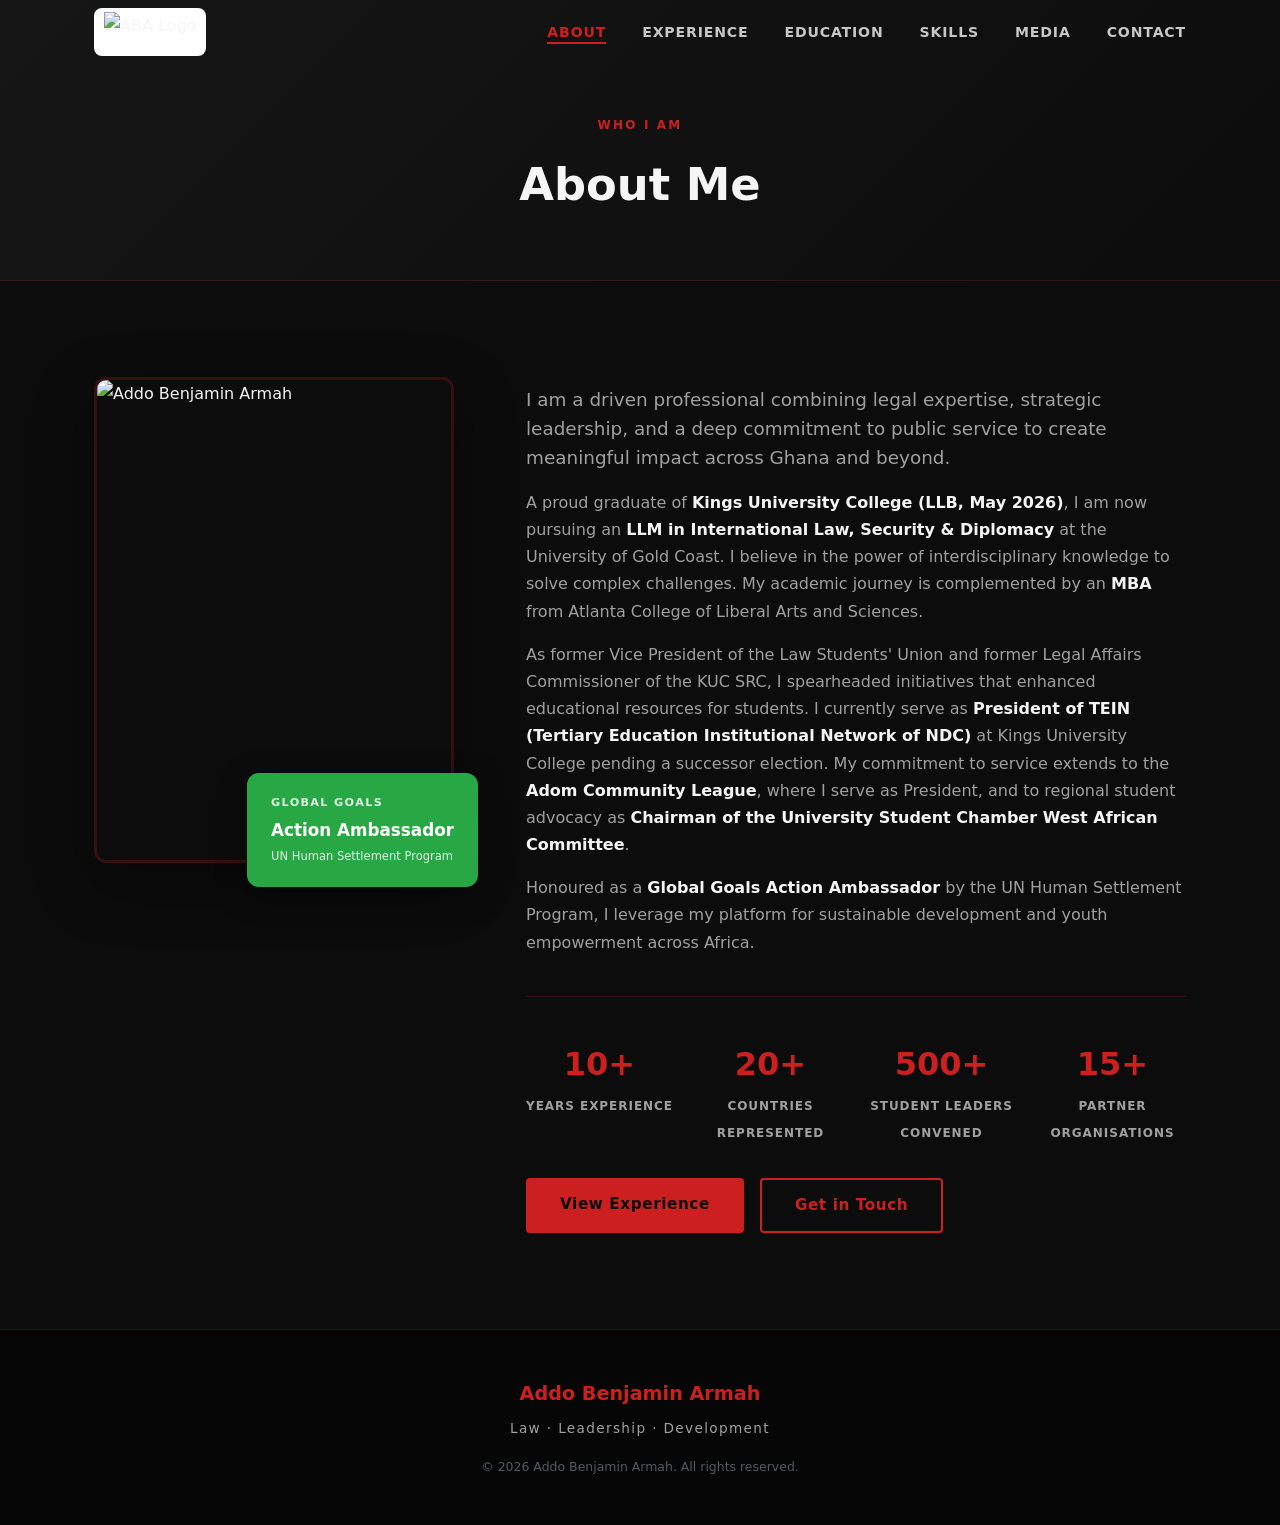
==== about.html @ ceda707d "Add site pages, CMS content, and admin dashboard config" ====
<!DOCTYPE html>
<html lang="en">
<head>
  <meta charset="UTF-8" />
  <meta name="viewport" content="width=device-width, initial-scale=1.0" />
  <title>About – Addo Benjamin Armah</title>
  <link rel="stylesheet" href="style.css" />
</head>
<body>

  <!-- NAV -->
  <nav id="navbar" class="scrolled">
    <div class="nav-container">
      <a class="nav-logo" href="index.html"><img src="images/ben_logo.png" alt="ABA Logo" class="nav-logo-img" /></a>
      <button class="nav-toggle" id="navToggle" aria-label="Toggle menu">
        <span></span><span></span><span></span>
      </button>
      <ul class="nav-links" id="navLinks">
        <li><a href="about.html">About</a></li>
        <li><a href="experience.html">Experience</a></li>
        <li><a href="education.html">Education</a></li>
        <li><a href="skills.html">Skills</a></li>
        <li><a href="media.html">Media</a></li>
        <li><a href="contact.html">Contact</a></li>
      </ul>
    </div>
  </nav>

  <!-- PAGE HERO -->
  <div class="page-hero">
    <div class="container">
      <p class="section-label">Who I Am</p>
      <h1>About Me</h1>
    </div>
  </div>

  <!-- ABOUT CONTENT -->
  <section class="section">
    <div class="container">
      <div class="about-grid" id="aboutRoot">
        <div class="about-photo-wrap">
          <div class="about-photo-frame">
            <img src="images/profile_photo.jpg" alt="Addo Benjamin Armah" class="about-photo" id="aboutPhoto" />
          </div>
          <div class="about-card">
            <p class="about-card-label" id="aboutCardLabel"></p>
            <p class="about-card-value" id="aboutCardValue"></p>
            <p class="about-card-sub" id="aboutCardSub"></p>
          </div>
        </div>
        <div class="about-text">
          <p class="about-intro" id="aboutIntro"></p>
          <div id="aboutParagraphs"></div>
          <div class="about-facts" id="aboutFacts"></div>
          <div class="about-actions">
            <a href="experience.html" class="btn-primary">View Experience</a>
            <a href="contact.html" class="btn-outline">Get in Touch</a>
          </div>
        </div>
      </div>
    </div>
  </section>

  <!-- FOOTER -->
  <footer>
    <div class="container">
      <p class="footer-name">Addo Benjamin Armah</p>
      <p class="footer-tagline">Law · Leadership · Development</p>
      <p class="footer-copy">&copy; 2026 Addo Benjamin Armah. All rights reserved.</p>
    </div>
  </footer>

  <script src="script.js"></script>
  <script src="render.js"></script>
</body>
</html>
---- style.css ----
/* ===== RESET & BASE ===== */
*, *::before, *::after { box-sizing: border-box; margin: 0; padding: 0; }

:root {
  --navy:   #0c0c0c;
  --navy2:  #161616;
  --gold:   #cc2020;
  --gold2:  #e03535;
  --green:  #27a844;
  --white:  #f5f5f5;
  --gray:   #a0a0a0;
  --border: rgba(204,32,32,0.22);
  --radius: 12px;
  --transition: 0.3s ease;
}

html { scroll-behavior: smooth; font-size: 16px; }

body {
  font-family: 'Segoe UI', system-ui, sans-serif;
  background: var(--navy);
  color: var(--white);
  line-height: 1.7;
  overflow-x: hidden;
}

img { max-width: 100%; display: block; }
a  { text-decoration: none; color: inherit; }
ul { list-style: none; }

/* ===== PAGE HERO (inner pages) ===== */
.page-hero {
  background: linear-gradient(135deg, var(--navy2) 0%, var(--navy) 100%);
  padding: 110px 0 56px;
  border-bottom: 1px solid var(--border);
  text-align: center;
}
.page-hero .section-label {
  display: inline-block;
  font-size: .75rem; font-weight: 700; letter-spacing: .18em;
  text-transform: uppercase; color: var(--gold); margin-bottom: 12px;
}
.page-hero h1 {
  font-size: clamp(1.8rem, 4vw, 2.8rem);
  font-weight: 700; color: var(--white);
}

/* ===== QUICK LINKS (home page) ===== */
.quick-links {
  background: var(--navy2);
  padding: 48px 0;
  border-top: 1px solid var(--border);
}
.quick-links .container {
  display: grid;
  grid-template-columns: repeat(6, 1fr);
  gap: 16px;
}
.ql-card {
  display: flex; flex-direction: column; align-items: center;
  gap: 8px; padding: 24px 16px;
  background: rgba(255,255,255,0.04);
  border: 1px solid var(--border); border-radius: var(--radius);
  transition: border-color var(--transition), transform var(--transition), background var(--transition);
  text-align: center;
}
.ql-card:hover { border-color: var(--gold); transform: translateY(-4px); background: rgba(201,168,76,0.08); }
.ql-icon { font-size: 1.6rem; }
.ql-label { font-size: .88rem; font-weight: 700; color: var(--white); }
.ql-arrow { font-size: .85rem; color: var(--gold); }

/* ===== ABOUT ACTIONS ===== */
.about-actions { display: flex; gap: 16px; flex-wrap: wrap; margin-top: 32px; }

/* ===== ACTIVE NAV LINK ===== */
.nav-links a.active { color: var(--gold) !important; opacity: 1 !important; }
.nav-links a.active::after { transform: scaleX(1) !important; }

/* ===== MEMBERSHIPS (skills page) ===== */
.memberships-section { margin-top: 64px; }
.memberships-section h3 {
  font-size: 1.1rem; font-weight: 700; color: var(--white);
  margin-bottom: 24px; text-transform: uppercase; letter-spacing: .08em; text-align: center;
}
.memberships-grid {
  display: grid; grid-template-columns: repeat(auto-fill, minmax(280px, 1fr)); gap: 16px;
}
.membership-item {
  display: flex; gap: 14px; align-items: flex-start;
  background: rgba(255,255,255,0.04); border: 1px solid var(--border);
  border-radius: var(--radius); padding: 18px 20px;
  transition: border-color var(--transition);
}
.membership-item:hover { border-color: var(--gold); }
.membership-dot {
  width: 10px; height: 10px; border-radius: 50%;
  background: var(--green); flex-shrink: 0; margin-top: 5px;
}
.membership-name { font-size: .95rem; font-weight: 600; color: var(--white); margin-bottom: 4px; }
.membership-year { font-size: .78rem; color: var(--green); }

/* ===== SCROLLBAR ===== */
::-webkit-scrollbar { width: 6px; }
::-webkit-scrollbar-track { background: var(--navy); }
::-webkit-scrollbar-thumb { background: var(--green); border-radius: 3px; }

/* ===== CONTAINER ===== */
.container { max-width: 1140px; margin: 0 auto; padding: 0 24px; }

/* ===== SECTION ===== */
.section { padding: 96px 0; }
.section-dark { background: var(--navy2); }

.section-header { text-align: center; margin-bottom: 64px; }
.section-label {
  display: inline-block;
  font-size: .75rem;
  font-weight: 700;
  letter-spacing: .18em;
  text-transform: uppercase;
  color: var(--gold);
  margin-bottom: 12px;
}
.section-header h2 {
  font-size: clamp(1.8rem, 4vw, 2.8rem);
  font-weight: 700;
  color: var(--white);
}

/* ===== BUTTONS ===== */
.btn-primary {
  display: inline-block;
  padding: 14px 34px;
  background: var(--gold);
  color: var(--navy);
  border-radius: 4px;
  font-weight: 700;
  font-size: .95rem;
  letter-spacing: .04em;
  transition: background var(--transition), transform var(--transition);
}
.btn-primary:hover { background: var(--gold2); transform: translateY(-2px); }

.btn-outline {
  display: inline-block;
  padding: 13px 33px;
  border: 2px solid var(--gold);
  color: var(--gold);
  border-radius: 4px;
  font-weight: 700;
  font-size: .95rem;
  letter-spacing: .04em;
  transition: background var(--transition), color var(--transition), transform var(--transition);
}
.btn-outline:hover { background: var(--gold); color: var(--navy); transform: translateY(-2px); }

.btn-full { width: 100%; text-align: center; cursor: pointer; border: none; font-size: 1rem; }

/* ===== NAV ===== */
#navbar {
  position: fixed; top: 0; left: 0; right: 0; z-index: 900;
  background: transparent;
  transition: background var(--transition), backdrop-filter var(--transition), box-shadow var(--transition);
  height: 64px;
}
#navbar.scrolled {
  background: rgba(13,27,42,0.95);
  backdrop-filter: blur(12px);
  box-shadow: 0 2px 20px rgba(0,0,0,0.4);
}
.nav-container {
  max-width: 1140px; margin: 0 auto; padding: 0 24px;
  height: 64px; display: flex; align-items: center; justify-content: space-between;
}
.nav-logo {
  display: flex; align-items: center;
  background: #fff;
  border-radius: 8px;
  padding: 4px 10px;
  transition: box-shadow var(--transition), transform var(--transition);
}
.nav-logo:hover {
  box-shadow: 0 0 0 2px var(--gold);
  transform: scale(1.03);
}
.nav-logo-img {
  height: 40px; width: auto;
  display: block;
}
.nav-links {
  display: flex; gap: 36px; align-items: center;
}
.nav-links a {
  font-size: .88rem; font-weight: 600; letter-spacing: .06em;
  text-transform: uppercase; color: var(--white); opacity: .8;
  transition: opacity var(--transition), color var(--transition);
  position: relative;
}
.nav-links a::after {
  content: ''; position: absolute; bottom: -4px; left: 0; right: 0;
  height: 2px; background: var(--gold); transform: scaleX(0);
  transition: transform var(--transition); transform-origin: left;
}
.nav-links a:hover { opacity: 1; color: var(--gold); }
.nav-links a:hover::after { transform: scaleX(1); }

.nav-toggle {
  display: none; flex-direction: column; gap: 5px; cursor: pointer;
  background: none; border: none; padding: 4px;
}
.nav-toggle span {
  display: block; width: 24px; height: 2px; background: var(--white);
  transition: transform var(--transition), opacity var(--transition);
}
.nav-toggle.open span:nth-child(1) { transform: translateY(7px) rotate(45deg); }
.nav-toggle.open span:nth-child(2) { opacity: 0; }
.nav-toggle.open span:nth-child(3) { transform: translateY(-7px) rotate(-45deg); }

/* ===== HERO ===== */
.hero {
  min-height: 100vh; display: flex; align-items: center;
  position: relative; overflow: hidden;
  background: url('images/Working_as_Personal_Assistant__2.jpg') center/cover no-repeat;
}
.hero-overlay {
  position: absolute; inset: 0;
  background: linear-gradient(135deg, rgba(10,10,10,0.94) 0%, rgba(12,12,12,0.78) 60%, rgba(39,168,68,0.15) 100%);
}
.hero-content {
  position: relative; z-index: 2; max-width: 780px;
  padding: 100px 24px 60px; margin: 0 auto;
}
.hero-tag {
  font-size: .78rem; font-weight: 700; letter-spacing: .2em;
  text-transform: uppercase; color: var(--gold); margin-bottom: 16px;
}
.hero-name {
  font-size: clamp(2.4rem, 6vw, 4.2rem);
  font-weight: 800; line-height: 1.1;
  margin-bottom: 20px; color: var(--white);
}
.hero-titles {
  font-size: clamp(1rem, 2.5vw, 1.3rem);
  color: var(--gold2); margin-bottom: 28px; min-height: 2rem;
  font-weight: 500;
}
.cursor { animation: blink .8s step-end infinite; color: var(--gold); }
@keyframes blink { 0%,100% { opacity: 1; } 50% { opacity: 0; } }

.hero-badges { display: flex; flex-wrap: wrap; gap: 10px; margin-bottom: 40px; }
.badge {
  padding: 7px 16px; border: 1px solid var(--border);
  border-radius: 100px; font-size: .82rem; font-weight: 600; color: var(--gray);
  background: rgba(201,168,76,0.07);
}
.hero-cta { display: flex; flex-wrap: wrap; gap: 16px; }

.hero-scroll {
  position: absolute; bottom: 36px; left: 50%; transform: translateX(-50%);
  display: flex; flex-direction: column; align-items: center; gap: 10px;
  z-index: 2; color: var(--gray); font-size: .72rem; letter-spacing: .14em;
  text-transform: uppercase;
}
.scroll-line {
  width: 1px; height: 48px;
  background: linear-gradient(to bottom, var(--green), transparent);
  animation: scrollPulse 2s ease-in-out infinite;
}
@keyframes scrollPulse { 0%,100% { opacity: .4; } 50% { opacity: 1; } }

/* ===== ABOUT ===== */
.about-grid {
  display: grid; grid-template-columns: 360px 1fr; gap: 72px; align-items: start;
}
.about-photo-wrap { position: relative; }
.about-photo-frame {
  border-radius: var(--radius); overflow: hidden;
  border: 3px solid var(--border);
  box-shadow: 0 20px 60px rgba(0,0,0,0.4);
}
.about-photo { width: 100%; height: 480px; object-fit: cover; }
.about-card {
  position: absolute; bottom: -24px; right: -24px;
  background: var(--green); color: #fff; border-radius: var(--radius);
  padding: 20px 24px; min-width: 180px;
  box-shadow: 0 8px 30px rgba(0,0,0,0.4);
}
.about-card-label { font-size: .7rem; font-weight: 700; letter-spacing: .12em; text-transform: uppercase; opacity: .85; }
.about-card-value { font-size: 1.05rem; font-weight: 800; margin: 4px 0 2px; }
.about-card-sub { font-size: .72rem; opacity: .85; }

.about-text { padding-top: 8px; }
.about-intro {
  font-size: 1.15rem; font-weight: 500; color: var(--white); margin-bottom: 20px; line-height: 1.6;
}
.about-text p { color: var(--gray); margin-bottom: 16px; }
.about-text strong { color: var(--white); }

.about-facts {
  display: grid; grid-template-columns: repeat(4,1fr); gap: 24px;
  margin-top: 40px; padding-top: 40px; border-top: 1px solid var(--border);
}
.fact { text-align: center; }
.fact-num { display: block; font-size: 2rem; font-weight: 800; color: var(--gold); }
.fact-label { font-size: .75rem; font-weight: 600; color: var(--gray); text-transform: uppercase; letter-spacing: .08em; }

/* ===== TIMELINE ===== */
.timeline { position: relative; padding-left: 36px; }
.timeline::before {
  content: ''; position: absolute; left: 10px; top: 0; bottom: 0;
  width: 2px; background: var(--border);
}
.tl-item { position: relative; margin-bottom: 44px; }
.tl-dot {
  position: absolute; left: -30px; top: 6px;
  width: 14px; height: 14px; border-radius: 50%;
  background: var(--gold); border: 3px solid var(--navy2);
  box-shadow: 0 0 0 3px var(--border);
}
.tl-date { font-size: .78rem; font-weight: 700; color: var(--gold); letter-spacing: .06em; text-transform: uppercase; margin-bottom: 8px; }
.tl-card {
  background: rgba(255,255,255,0.04); border: 1px solid var(--border);
  border-radius: var(--radius); padding: 24px 28px;
  transition: border-color var(--transition), transform var(--transition);
}
.tl-card:hover { border-color: var(--gold); transform: translateX(4px); }
.tl-tag {
  display: inline-block; font-size: .68rem; font-weight: 700; letter-spacing: .1em;
  text-transform: uppercase; color: #fff; background: var(--green);
  padding: 3px 10px; border-radius: 100px; margin-bottom: 10px;
}
.tl-card h3 { font-size: 1.1rem; font-weight: 700; color: var(--white); margin-bottom: 4px; }
.tl-org { font-size: .85rem; color: var(--gold); margin-bottom: 10px; font-weight: 600; }
.tl-card p { font-size: .9rem; color: var(--gray); line-height: 1.6; }

/* ===== EDUCATION ===== */
.edu-grid { display: grid; grid-template-columns: repeat(auto-fill, minmax(300px, 1fr)); gap: 24px; }
.edu-card {
  display: flex; gap: 16px; align-items: flex-start;
  background: rgba(255,255,255,0.04); border: 1px solid var(--border);
  border-radius: var(--radius); padding: 24px;
  transition: border-color var(--transition), transform var(--transition);
}
.edu-card:hover { border-color: var(--gold); transform: translateY(-4px); }
.edu-card-highlight { border-color: rgba(201,168,76,0.4); background: rgba(201,168,76,0.07); }
.edu-icon { font-size: 1.8rem; flex-shrink: 0; margin-top: 2px; }
.edu-year { font-size: .72rem; color: var(--gold); font-weight: 700; text-transform: uppercase; letter-spacing: .08em; margin-bottom: 4px; }
.edu-card h3 { font-size: 1rem; font-weight: 700; color: var(--white); margin-bottom: 4px; }
.edu-field { font-size: .85rem; color: var(--gray); margin-bottom: 2px; }
.edu-inst { font-size: .82rem; color: var(--gold); font-weight: 600; }

/* ===== SKILLS ===== */
.skills-grid { display: grid; grid-template-columns: repeat(auto-fill, minmax(250px, 1fr)); gap: 24px; margin-bottom: 64px; }
.skill-card {
  background: rgba(255,255,255,0.04); border: 1px solid var(--border);
  border-radius: var(--radius); padding: 28px 24px;
  transition: border-color var(--transition), transform var(--transition);
  text-align: center;
}
.skill-card:hover { border-color: var(--gold); transform: translateY(-4px); }
.skill-icon { font-size: 2rem; margin-bottom: 14px; }
.skill-card h3 { font-size: 1rem; font-weight: 700; color: var(--white); margin-bottom: 10px; }
.skill-card p { font-size: .85rem; color: var(--gray); line-height: 1.6; }

.languages { margin-bottom: 64px; text-align: center; }
.languages h3, .awards h3 {
  font-size: 1.1rem; font-weight: 700; color: var(--white);
  margin-bottom: 20px; text-transform: uppercase; letter-spacing: .08em;
}
.lang-list { display: flex; gap: 12px; flex-wrap: wrap; justify-content: center; }
.lang-badge {
  padding: 8px 24px; border: 1px solid var(--gold); border-radius: 100px;
  color: var(--gold); font-weight: 600; font-size: .9rem;
}

.awards-grid { display: grid; grid-template-columns: repeat(auto-fill, minmax(300px,1fr)); gap: 20px; }
.award-item {
  display: flex; gap: 16px; align-items: flex-start;
  background: rgba(255,255,255,0.04); border: 1px solid var(--border);
  border-radius: var(--radius); padding: 20px 24px;
}
.award-icon { font-size: 1.6rem; flex-shrink: 0; }
.award-title { font-size: .95rem; font-weight: 700; color: var(--white); margin-bottom: 4px; }
.award-sub { font-size: .78rem; color: var(--gray); }

/* ===== GALLERY ===== */
.album-nav {
  display: grid;
  grid-template-columns: repeat(auto-fill, minmax(220px, 1fr));
  gap: 24px;
  background: var(--navy2);
  border: 1px solid var(--border);
  border-radius: var(--radius);
  padding: 28px;
  margin-bottom: 48px;
}
.album-nav-group h4 {
  color: var(--gold2); font-size: .78rem; letter-spacing: .06em; text-transform: uppercase;
  margin-bottom: 10px;
}
.album-nav-group ul { list-style: none; padding: 0; margin: 0; display: flex; flex-direction: column; gap: 6px; }
.album-nav-group a { color: var(--gray); font-size: .85rem; transition: color var(--transition); }
.album-nav-group a:hover { color: var(--white); }

.gallery-category { margin-bottom: 56px; }
.gallery-category-title {
  font-size: 1.5rem; color: var(--white); margin-bottom: 24px;
  padding-bottom: 10px; border-bottom: 1px solid var(--border);
}
.album-group { margin-bottom: 32px; }
.gallery-group-title {
  font-size: 1rem; color: var(--gold2); font-weight: 600; margin-bottom: 12px;
}

.gallery-grid {
  display: grid;
  grid-template-columns: repeat(auto-fill, minmax(260px, 1fr));
  gap: 12px;
}
.gallery-item {
  position: relative; overflow: hidden; border-radius: 8px;
  aspect-ratio: 4/3; cursor: pointer;
  transition: transform var(--transition), opacity .3s;
}
.gallery-item.hidden { display: none; }
.gallery-item img { width: 100%; height: 100%; object-fit: cover; transition: transform .4s ease; }
.gallery-item:hover img { transform: scale(1.08); }
.gallery-overlay {
  position: absolute; inset: 0;
  background: linear-gradient(to top, rgba(13,27,42,0.9) 0%, transparent 50%);
  opacity: 0; transition: opacity var(--transition);
  display: flex; align-items: flex-end; padding: 16px;
}
.gallery-item:hover .gallery-overlay { opacity: 1; }
.gallery-overlay span { font-size: .8rem; color: var(--white); font-weight: 600; }

/* ===== CONTACT ===== */
.contact-grid { display: grid; grid-template-columns: 1fr 1fr; gap: 72px; align-items: start; }
.contact-intro { font-size: 1.05rem; color: var(--gray); margin-bottom: 36px; line-height: 1.7; }

.contact-items { display: flex; flex-direction: column; gap: 16px; margin-bottom: 40px; }
.contact-item {
  display: flex; gap: 16px; align-items: center;
  background: rgba(255,255,255,0.04); border: 1px solid var(--border);
  border-radius: var(--radius); padding: 16px 20px;
  transition: border-color var(--transition);
}
.contact-item:hover { border-color: var(--gold); }
.contact-icon { font-size: 1.4rem; flex-shrink: 0; }
.contact-label { font-size: .72rem; font-weight: 700; color: var(--gold); text-transform: uppercase; letter-spacing: .1em; }
.contact-value { font-size: .95rem; color: var(--white); font-weight: 600; }

.memberships { margin-top: 8px; }
.memberships h4 {
  font-size: .8rem; font-weight: 700; text-transform: uppercase; letter-spacing: .12em;
  color: var(--gold); margin-bottom: 12px;
}
.memberships li {
  display: flex; justify-content: space-between; align-items: baseline;
  font-size: .85rem; color: var(--gray); padding: 8px 0;
  border-bottom: 1px solid rgba(255,255,255,0.06);
}
.memberships li span { font-size: .75rem; color: var(--gold); white-space: nowrap; margin-left: 12px; }

/* Contact form */
.contact-form { display: flex; flex-direction: column; gap: 20px; }
.form-group { display: flex; flex-direction: column; gap: 7px; }
.form-group label { font-size: .78rem; font-weight: 700; color: var(--gold); text-transform: uppercase; letter-spacing: .1em; }
.form-group input,
.form-group textarea {
  background: rgba(255,255,255,0.05); border: 1px solid var(--border);
  border-radius: 8px; padding: 13px 16px; color: var(--white); font-size: .95rem;
  transition: border-color var(--transition);
  font-family: inherit; resize: vertical;
}
.form-group input:focus,
.form-group textarea:focus { outline: none; border-color: var(--gold); }
.form-group input::placeholder,
.form-group textarea::placeholder { color: rgba(160,170,180,0.5); }
.form-note { font-size: .85rem; color: var(--gold); text-align: center; min-height: 20px; }

/* ===== FOOTER ===== */
footer {
  background: rgba(0,0,0,0.5); padding: 48px 24px; text-align: center;
  border-top: 1px solid var(--border);
}
.footer-name { font-size: 1.2rem; font-weight: 800; color: var(--gold); margin-bottom: 6px; }
.footer-tagline { font-size: .85rem; color: var(--gray); margin-bottom: 16px; letter-spacing: .1em; }
.footer-copy { font-size: .78rem; color: rgba(160,170,180,0.5); }

/* ===== LIGHTBOX ===== */
.lightbox {
  display: none; position: fixed; inset: 0; z-index: 1000;
  background: rgba(5,10,18,0.96); backdrop-filter: blur(8px);
  align-items: center; justify-content: center;
}
.lightbox.open { display: flex; }
.lb-inner { max-width: 90vw; max-height: 90vh; text-align: center; }
.lb-inner img { max-width: 90vw; max-height: 80vh; object-fit: contain; border-radius: 8px; }
#lbCaption { color: var(--gray); font-size: .85rem; margin-top: 14px; padding: 0 20px; }
.lb-close {
  position: fixed; top: 24px; right: 28px;
  background: none; border: none; color: var(--white); font-size: 2.4rem;
  cursor: pointer; line-height: 1; opacity: .7; transition: opacity var(--transition);
}
.lb-close:hover { opacity: 1; }
.lb-prev, .lb-next {
  position: fixed; top: 50%; transform: translateY(-50%);
  background: rgba(201,168,76,0.15); border: 1px solid var(--border);
  color: var(--white); font-size: 2.2rem; width: 56px; height: 56px;
  border-radius: 50%; cursor: pointer; display: flex; align-items: center; justify-content: center;
  transition: background var(--transition);
}
.lb-prev { left: 20px; }
.lb-next { right: 20px; }
.lb-prev:hover, .lb-next:hover { background: var(--gold); color: var(--navy); }

/* ===== RESPONSIVE ===== */
@media (max-width: 900px) {
  .about-grid { grid-template-columns: 1fr; gap: 56px; }
  .about-photo-frame { max-width: 340px; margin: 0 auto; }
  .about-card { right: 0; }
  .about-facts { grid-template-columns: repeat(2,1fr); }
  .contact-grid { grid-template-columns: 1fr; gap: 48px; }
}

@media (max-width: 768px) {
  .quick-links .container { grid-template-columns: repeat(3, 1fr); }
}

@media (max-width: 640px) {
  .section { padding: 64px 0; }
  .nav-links {
    display: none; flex-direction: column; position: fixed;
    top: 64px; left: 0; right: 0; background: rgba(13,27,42,0.98);
    padding: 24px; gap: 20px; border-bottom: 1px solid var(--border);
  }
  .nav-links.open { display: flex; }
  .nav-toggle { display: flex; }
  .about-facts { grid-template-columns: repeat(2,1fr); }
  .hero-content { padding: 90px 16px 50px; }
  .gallery-grid { grid-template-columns: repeat(2, 1fr); gap: 8px; }
  .lb-prev, .lb-next { width: 44px; height: 44px; font-size: 1.6rem; }
  .quick-links .container { grid-template-columns: repeat(2, 1fr); }
  .page-hero { padding: 90px 0 40px; }
}
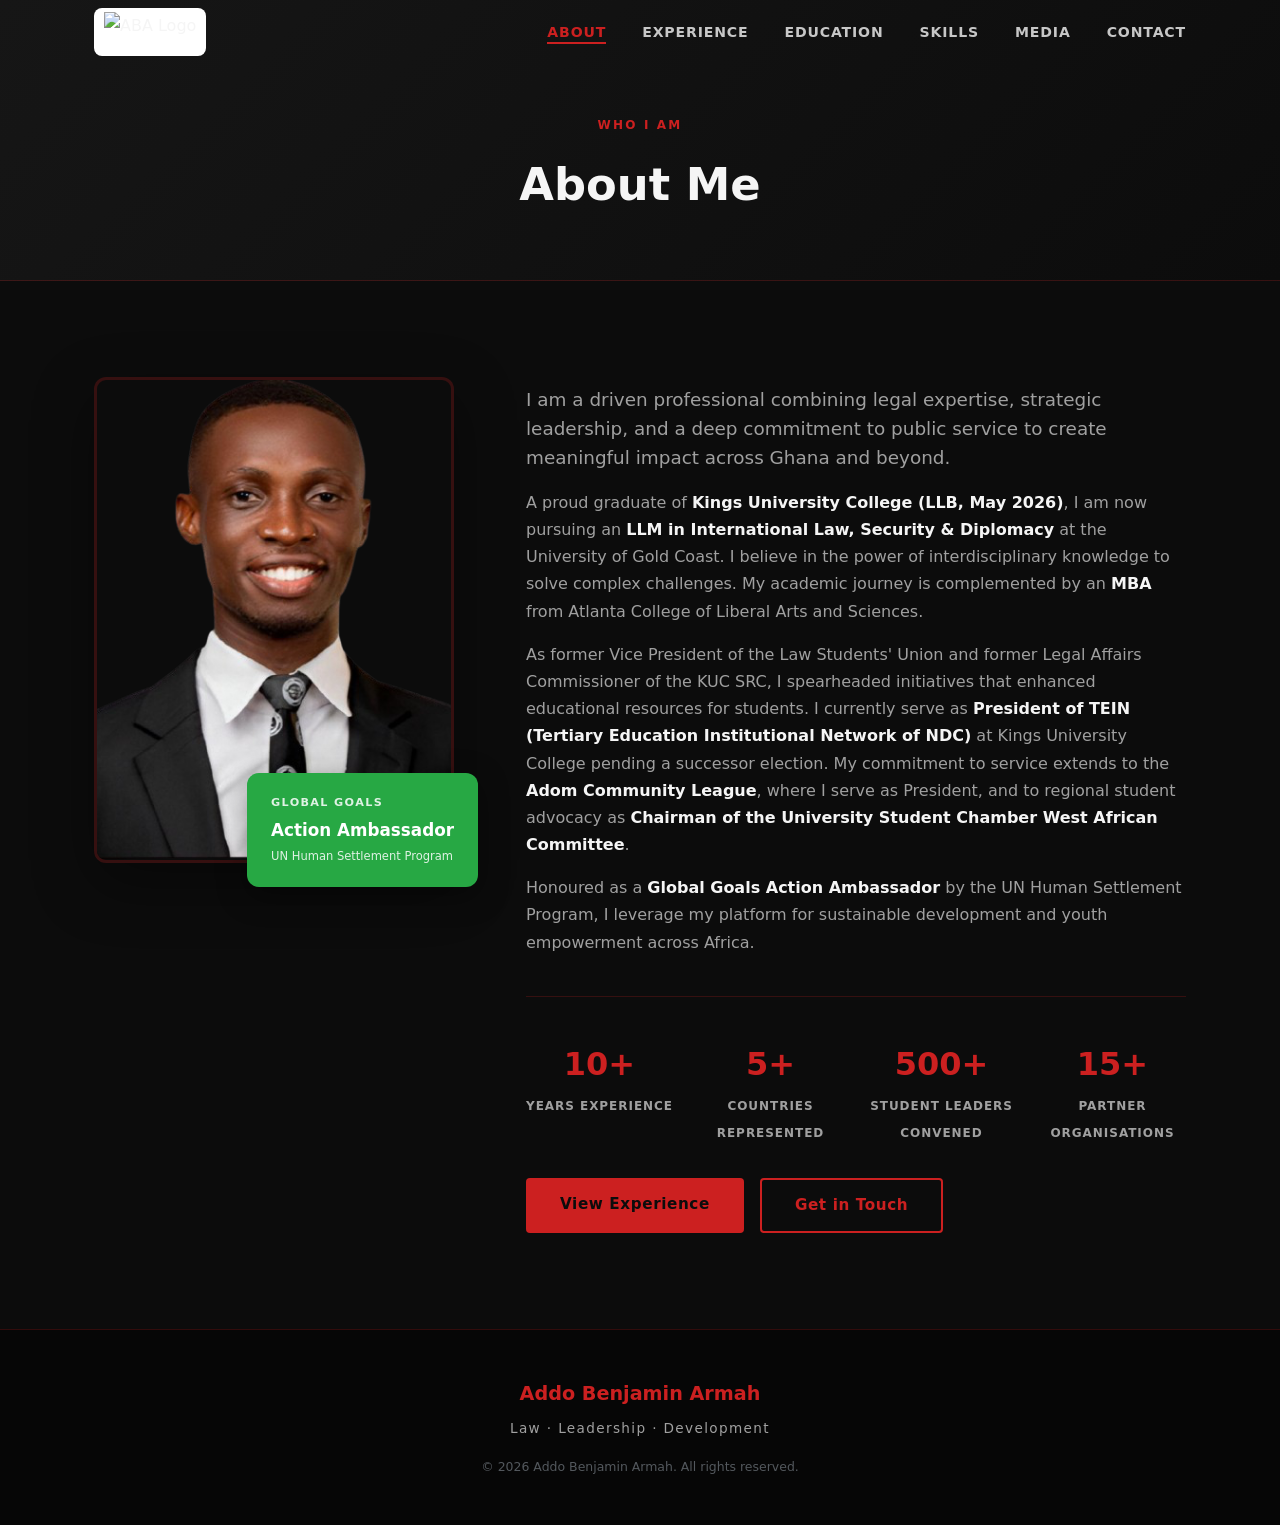
==== commit 7060e2e8: "Make the nav logo CMS-editable Add a Site Settings collection driving content/site.json, so the logo" ====
--- a/about.html
+++ b/about.html
@@ -11,7 +11,7 @@
   <!-- NAV -->
   <nav id="navbar" class="scrolled">
     <div class="nav-container">
-      <a class="nav-logo" href="index.html"><img src="images/ben_logo.png" alt="ABA Logo" class="nav-logo-img" /></a>
+      <a class="nav-logo" href="index.html"><img src="images/ben_logo.png" alt="ABA Logo" class="nav-logo-img" id="navLogo" /></a>
       <button class="nav-toggle" id="navToggle" aria-label="Toggle menu">
         <span></span><span></span><span></span>
       </button>
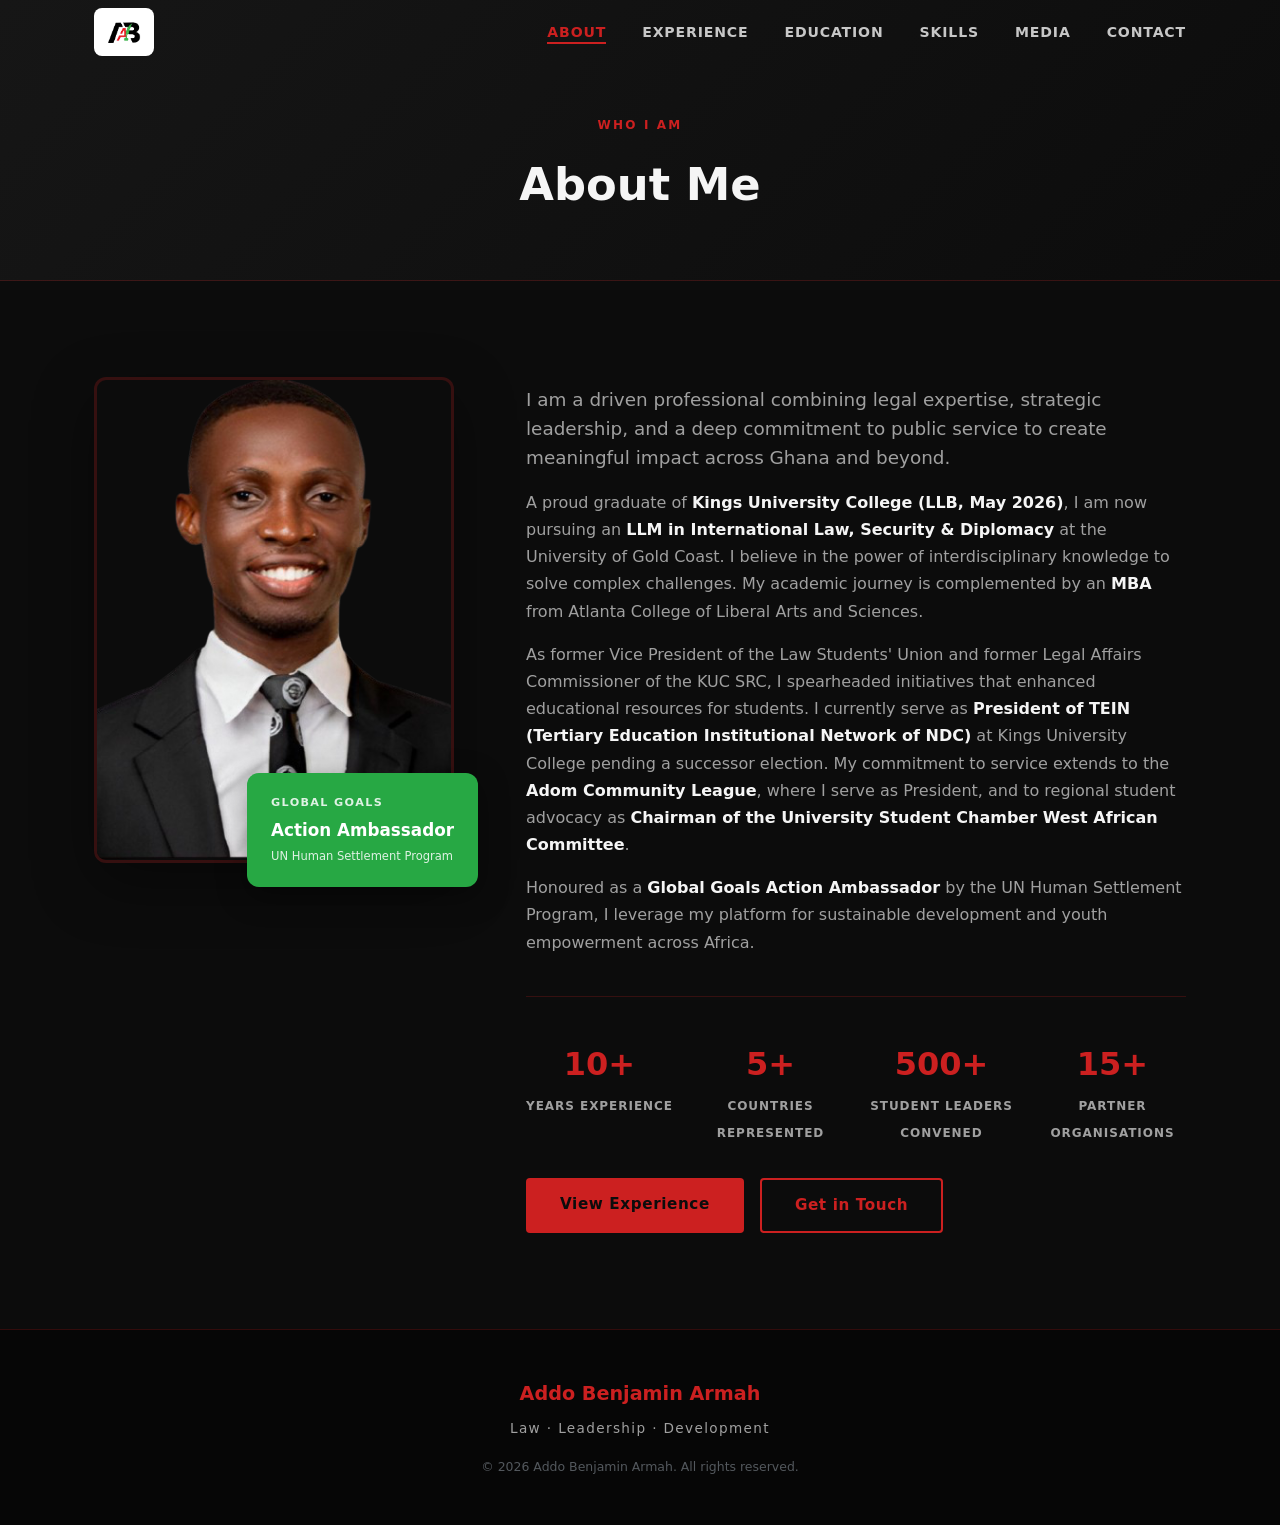
==== commit 363b6dba: "Point hardcoded logo fallback at the new AB monogram" ====
--- a/about.html
+++ b/about.html
@@ -11,7 +11,7 @@
   <!-- NAV -->
   <nav id="navbar" class="scrolled">
     <div class="nav-container">
-      <a class="nav-logo" href="index.html"><img src="images/ben_logo.png" alt="ABA Logo" class="nav-logo-img" id="navLogo" /></a>
+      <a class="nav-logo" href="index.html"><img src="images/481703275_3832931160257374_7323209693729596424_n.jpg" alt="ABA Logo" class="nav-logo-img" id="navLogo" /></a>
       <button class="nav-toggle" id="navToggle" aria-label="Toggle menu">
         <span></span><span></span><span></span>
       </button>
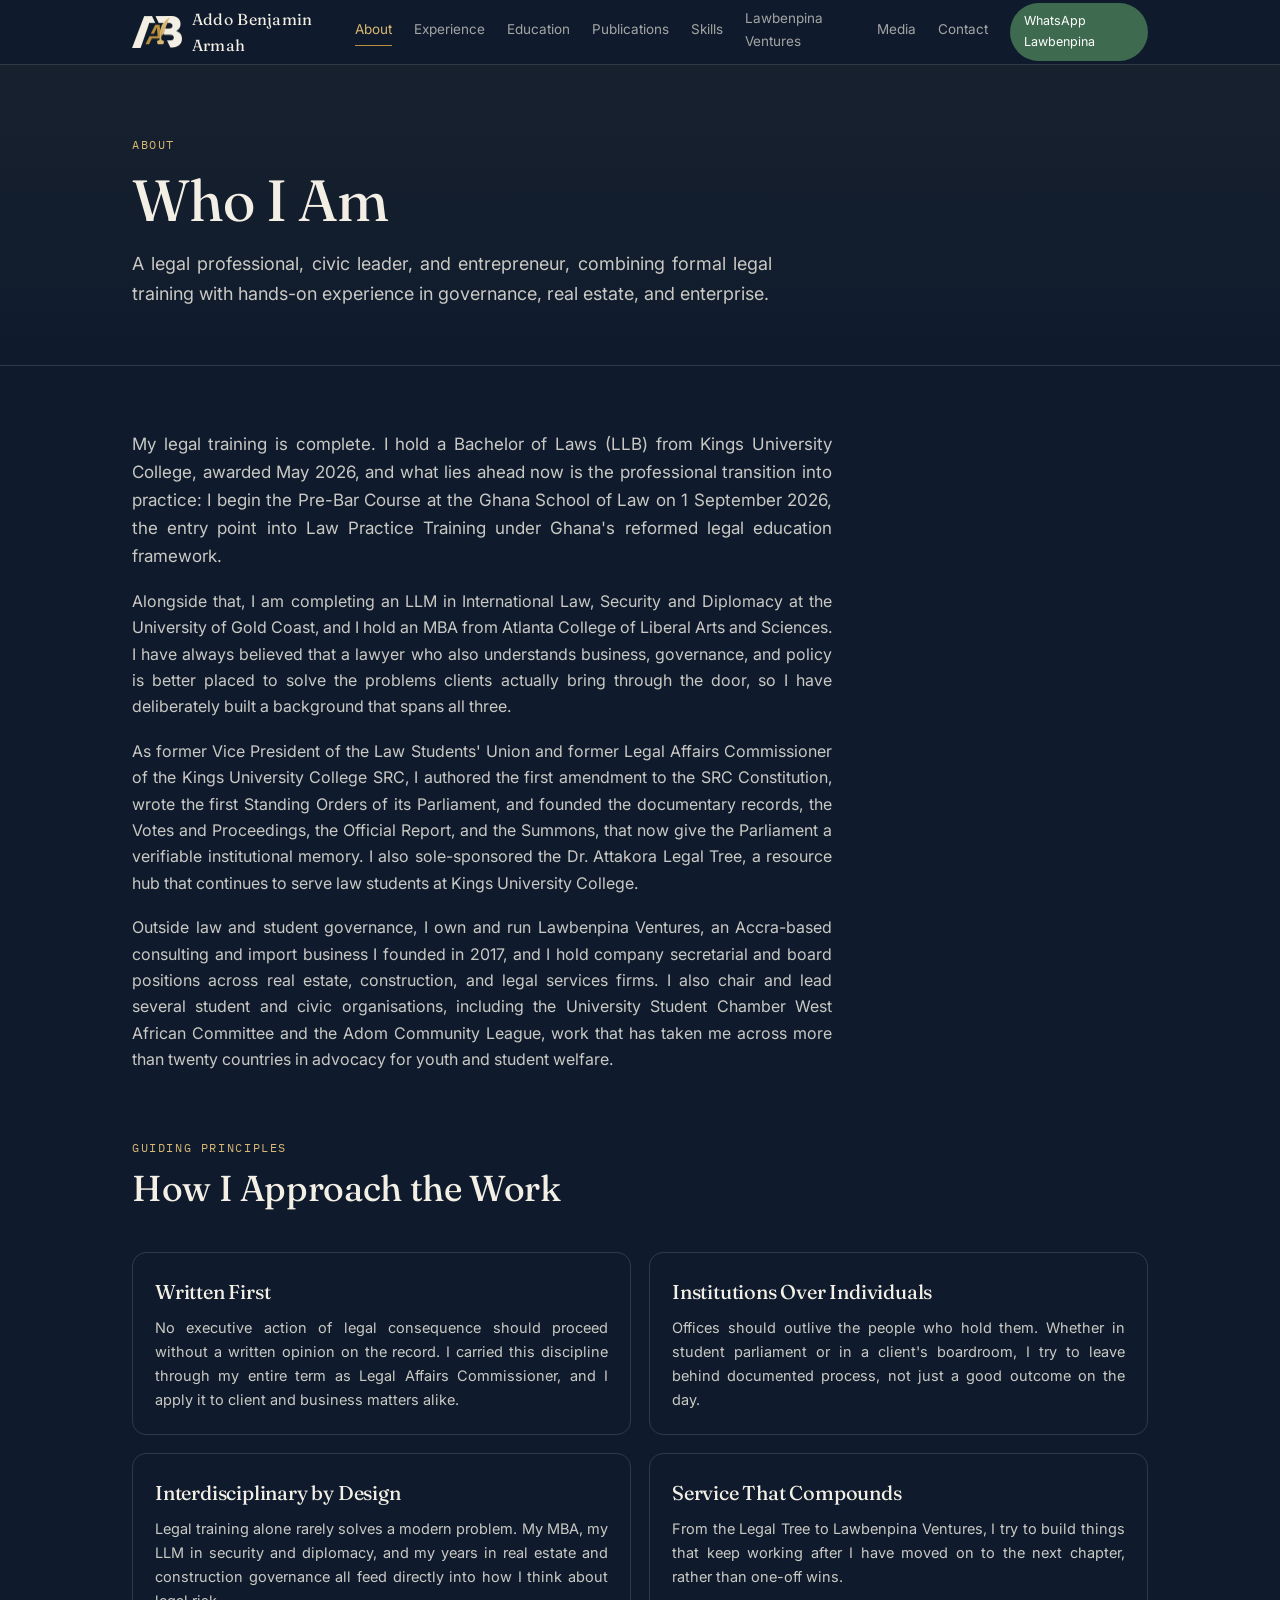
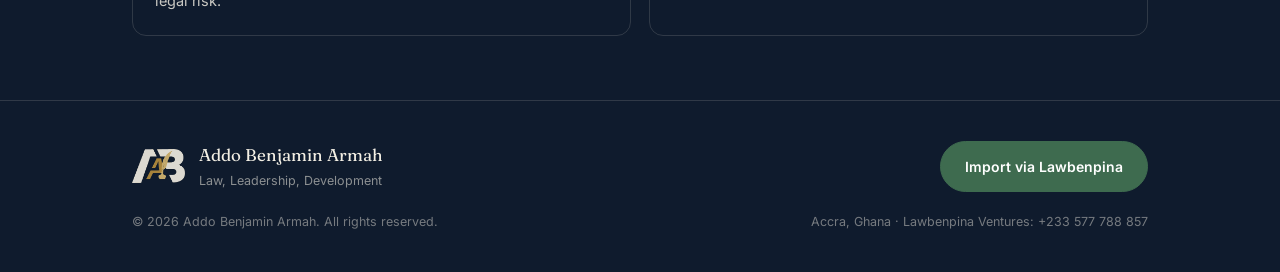
==== commit af22cf12: "Replace site with new hand-built multi-page design Restores real per-page navigation (no more scroll" ====
--- a/about.html
+++ b/about.html
@@ -1,76 +1,219 @@
 <!DOCTYPE html>
 <html lang="en">
 <head>
-  <meta charset="UTF-8" />
-  <meta name="viewport" content="width=device-width, initial-scale=1.0" />
-  <title>About – Addo Benjamin Armah</title>
-  <link rel="stylesheet" href="style.css" />
+<meta charset="UTF-8">
+<meta name="viewport" content="width=device-width, initial-scale=1.0">
+<title>About | Addo Benjamin Armah</title>
+<meta name="description" content="Addo Benjamin Armah, law, leadership, and development. Legal advisory, governance, and Lawbenpina Ventures import services.">
+<link rel="preconnect" href="https://fonts.googleapis.com">
+<link href="https://fonts.googleapis.com/css2?family=Fraunces:opsz,wght@9..144,400;9..144,450;9..144,600&family=Inter:wght@400;500;600;700&family=IBM+Plex+Mono:wght@400;500&display=swap" rel="stylesheet">
+<style>
+:root{
+  --ink:#0F1B2D; --ink-soft:#182A44; --paper:#F3EFE4; --paper-dim:#E7E1D2;
+  --gold:#B98F3D; --gold-soft:#D8B872; --clay:#9A4B36; --green:#3E6B4F;
+  --line:rgba(243,239,228,0.14); --line-dark:rgba(15,27,45,0.12);
+}
+*{box-sizing:border-box;margin:0;padding:0;}
+html{scroll-behavior:smooth;}
+body{background:var(--ink);color:var(--paper);font-family:'Inter',sans-serif;font-size:16px;line-height:1.65;-webkit-font-smoothing:antialiased;}
+@media (prefers-reduced-motion: reduce){html{scroll-behavior:auto;}*{animation-duration:0.01ms !important;transition-duration:0.01ms !important;}}
+a{color:inherit;text-decoration:none;}
+img{max-width:100%;display:block;}
+.eyebrow{font-family:'IBM Plex Mono',monospace;font-size:11.5px;letter-spacing:0.14em;text-transform:uppercase;color:var(--gold-soft);}
+h1,h2,h3{font-family:'Fraunces',serif;font-weight:450;letter-spacing:-0.01em;}
+h1{font-size:clamp(34px,5vw,58px);line-height:1.05;margin:14px 0 18px;}
+h2{font-size:clamp(26px,3.4vw,36px);margin-bottom:10px;}
+h3{font-size:20px;margin-bottom:8px;}
+p{color:rgba(243,239,228,0.82);text-align:justify;hyphens:auto;}
+.wrap{max-width:1080px;margin:0 auto;padding:0 32px;}
+
+/* -------- nav -------- */
+nav{position:fixed;top:0;left:0;right:0;z-index:50;background:rgba(15,27,45,0.9);backdrop-filter:blur(10px);border-bottom:1px solid var(--line);}
+nav .wrap{display:flex;align-items:center;justify-content:space-between;height:64px;}
+.brandmark{display:flex;align-items:center;gap:10px;}
+.brandmark .monogram{height:32px;width:auto;}
+.foot-logo{height:34px;width:auto;opacity:0.9;}
+.brandmark span{font-family:'Fraunces',serif;font-size:16px;letter-spacing:0.02em;}
+.navlinks{display:flex;gap:22px;font-size:13.5px;align-items:center;}
+.navlinks a{opacity:0.65;transition:opacity .2s;padding-bottom:4px;border-bottom:1px solid transparent;}
+.navlinks a:hover,.navlinks a.active{opacity:1;border-bottom-color:var(--gold);}
+.navlinks a.active{color:var(--gold-soft);}
+.navlinks .nav-cta{opacity:1;background:var(--green);color:#fff;padding:8px 14px;border-radius:999px;font-size:12.5px;border:none;}
+.navmenu-btn{display:none;background:none;border:1px solid var(--line);color:var(--paper);padding:8px 14px;border-radius:8px;font-size:13px;}
+@media (max-width:860px){.navlinks{display:none;}.navmenu-btn{display:block;}}
+
+/* -------- hero / pagehero -------- */
+.hero{padding:150px 0 90px;position:relative;overflow:hidden;}
+.hero-bg-lines{position:absolute;inset:0;background:
+  repeating-linear-gradient(115deg,transparent,transparent 78px,rgba(185,143,61,0.05) 79px,rgba(185,143,61,0.05) 80px);
+  pointer-events:none;}
+.hero-inner{position:relative;}
+.tags{display:flex;flex-wrap:wrap;gap:10px;margin-top:26px;}
+.tag{border:1px solid var(--line);padding:7px 14px;border-radius:999px;font-size:12.5px;color:var(--gold-soft);}
+.lede{max-width:640px;font-size:18px;margin-top:6px;}
+.hero-ctas{display:flex;flex-wrap:wrap;gap:14px;margin-top:34px;}
+
+.pagehero{padding:130px 0 56px;position:relative;}
+.pagehero-bg{position:absolute;inset:0;background:linear-gradient(180deg,rgba(185,143,61,0.06),transparent);pointer-events:none;}
+.pagehero .wrap{position:relative;}
+
+/* -------- buttons -------- */
+.btn{display:inline-flex;align-items:center;gap:8px;padding:13px 24px;border-radius:999px;font-size:14px;border:1px solid var(--line);transition:all .2s;}
+.btn-primary{background:var(--gold);color:var(--ink);border-color:var(--gold);font-weight:600;}
+.btn-primary:hover{background:var(--gold-soft);}
+.btn-ghost{color:var(--paper);}
+.btn-ghost:hover{border-color:var(--gold-soft);color:var(--gold-soft);}
+.btn-wa{background:var(--green);color:#fff;border-color:var(--green);font-weight:600;}
+.btn-wa:hover{background:#4c7f5e;}
+
+/* -------- stats -------- */
+.stats{display:grid;grid-template-columns:repeat(4,1fr);gap:20px;margin-top:64px;border-top:1px solid var(--line);padding-top:36px;}
+.stat b{display:block;font-family:'Fraunces',serif;font-size:32px;color:var(--gold-soft);}
+.stat span{font-size:13px;color:rgba(243,239,228,0.6);}
+@media (max-width:700px){.stats{grid-template-columns:repeat(2,1fr);}}
+
+/* -------- sections -------- */
+section{padding:64px 0;border-top:1px solid var(--line);}
+.section-head{margin-bottom:34px;}
+.section-head p{max-width:620px;margin-top:8px;}
+
+/* -------- explore cards -------- */
+.explore-grid{display:grid;grid-template-columns:repeat(3,1fr);gap:18px;}
+.explore-card{border:1px solid var(--line);border-radius:16px;padding:26px;transition:border-color .2s, transform .2s;}
+.explore-card:hover{border-color:var(--gold-soft);transform:translateY(-3px);}
+.explore-card p{font-size:14px;margin-top:6px;}
+@media (max-width:760px){.explore-grid{grid-template-columns:1fr;}}
+
+/* -------- venture callout -------- */
+.venture-banner{background:linear-gradient(120deg,var(--ink-soft),var(--ink));border:1px solid var(--gold);border-radius:20px;padding:36px;display:grid;grid-template-columns:1.3fr 1fr;gap:28px;align-items:center;}
+.venture-banner .eyebrow{color:var(--clay);}
+.venture-banner ul{margin:16px 0 0 18px;color:rgba(243,239,228,0.85);font-size:14.5px;}
+.venture-banner li{margin-bottom:6px;}
+.venture-side{background:rgba(185,143,61,0.08);border:1px dashed var(--gold-soft);border-radius:14px;padding:22px;text-align:center;}
+.venture-side .wa-number{font-family:'IBM Plex Mono',monospace;font-size:19px;color:var(--gold-soft);margin:10px 0 18px;}
+@media (max-width:760px){.venture-banner{grid-template-columns:1fr;}}
+
+/* -------- entry rows (experience/education) -------- */
+.entry-cluster{margin-bottom:8px;}
+.entry-cluster .eyebrow{display:block;margin:36px 0 14px;}
+.entry{border-top:1px solid var(--line);padding:26px 0;display:grid;grid-template-columns:230px 1fr;gap:24px;}
+.entry:first-of-type{border-top:none;}
+.entry-meta .org{font-weight:600;font-size:15px;}
+.entry-meta .date{font-family:'IBM Plex Mono',monospace;font-size:12px;color:rgba(243,239,228,0.55);margin-top:4px;}
+.entry-body p{margin-bottom:10px;font-size:15px;}
+@media (max-width:700px){.entry{grid-template-columns:1fr;gap:8px;}}
+
+/* -------- legal tree -------- */
+.lt-grid{display:grid;grid-template-columns:1.1fr 0.9fr;gap:40px;align-items:start;}
+.lt-list{border:1px solid var(--line);border-radius:14px;padding:22px;}
+.lt-list div{padding:10px 0;border-bottom:1px solid var(--line);font-size:14.5px;}
+.lt-list div:last-child{border-bottom:none;}
+@media (max-width:760px){.lt-grid{grid-template-columns:1fr;}}
+
+/* -------- skills grid -------- */
+.skill-grid{display:grid;grid-template-columns:repeat(2,1fr);gap:18px;}
+.skill-card{border:1px solid var(--line);border-radius:14px;padding:22px;}
+.skill-card p{font-size:14.5px;margin-top:8px;}
+@media (max-width:700px){.skill-grid{grid-template-columns:1fr;}}
+
+.member-list{margin-top:18px;}
+.member-row{display:flex;justify-content:space-between;padding:12px 0;border-top:1px solid var(--line);font-size:14px;}
+.member-row span:last-child{color:rgba(243,239,228,0.55);font-family:'IBM Plex Mono',monospace;font-size:12px;}
+
+/* -------- publications -------- */
+.pub-card{border:1px solid var(--line);border-radius:16px;padding:32px;}
+.pub-meta{display:flex;flex-wrap:wrap;gap:10px;margin:16px 0 22px;}
+.pub-meta span{border:1px solid var(--line);padding:6px 12px;border-radius:999px;font-size:12px;color:var(--gold-soft);}
+.pub-card blockquote{border-left:2px solid var(--gold);padding-left:18px;margin:20px 0;font-style:italic;color:rgba(243,239,228,0.75);}
+.toc{margin-top:22px;font-size:14px;}
+.toc div{padding:8px 0;border-top:1px solid var(--line);}
+
+/* -------- media -------- */
+.media-grid{display:grid;grid-template-columns:repeat(3,1fr);gap:14px;}
+.media-slot{aspect-ratio:4/3;background:var(--ink-soft);border:1px dashed var(--line);border-radius:12px;display:flex;align-items:center;justify-content:center;text-align:center;font-size:13px;color:rgba(243,239,228,0.5);padding:10px;}
+@media (max-width:700px){.media-grid{grid-template-columns:1fr 1fr;}}
+
+/* -------- contact -------- */
+.contact-links{display:flex;flex-wrap:wrap;gap:12px;margin-bottom:40px;}
+.contact-links a{padding:12px 20px;border:1px solid var(--line);border-radius:999px;font-size:14px;}
+.contact-links a:hover{border-color:var(--gold-soft);}
+.form-grid{display:grid;gap:14px;max-width:560px;}
+.form-grid input,.form-grid textarea{background:transparent;border:1px solid var(--line);border-radius:10px;padding:13px 16px;color:var(--paper);font-family:'Inter',sans-serif;font-size:14px;}
+.form-grid input::placeholder,.form-grid textarea::placeholder{color:rgba(243,239,228,0.4);}
+
+/* -------- footer -------- */
+.site-footer{border-top:1px solid var(--line);padding:40px 0;}
+.foot-top{display:flex;justify-content:space-between;align-items:center;margin-bottom:20px;}
+.foot-brand{font-family:'Fraunces',serif;font-size:17px;}
+.foot-tag{font-size:12.5px;color:rgba(243,239,228,0.55);margin-top:2px;}
+.foot-bottom{display:flex;justify-content:space-between;font-size:12.5px;color:rgba(243,239,228,0.45);flex-wrap:wrap;gap:8px;}
+</style>
 </head>
 <body>
-
-  <!-- NAV -->
-  <nav id="navbar" class="scrolled">
-    <div class="nav-container">
-      <a class="nav-logo" href="index.html"><img src="images/481703275_3832931160257374_7323209693729596424_n.jpg" alt="ABA Logo" class="nav-logo-img" id="navLogo" /></a>
-      <button class="nav-toggle" id="navToggle" aria-label="Toggle menu">
-        <span></span><span></span><span></span>
-      </button>
-      <ul class="nav-links" id="navLinks">
-        <li><a href="about.html">About</a></li>
-        <li><a href="experience.html">Experience</a></li>
-        <li><a href="education.html">Education</a></li>
-        <li><a href="skills.html">Skills</a></li>
-        <li><a href="media.html">Media</a></li>
-        <li><a href="contact.html">Contact</a></li>
-      </ul>
-    </div>
-  </nav>
-
-  <!-- PAGE HERO -->
-  <div class="page-hero">
-    <div class="container">
-      <p class="section-label">Who I Am</p>
-      <h1>About Me</h1>
-    </div>
-  </div>
-
-  <!-- ABOUT CONTENT -->
-  <section class="section">
-    <div class="container">
-      <div class="about-grid" id="aboutRoot">
-        <div class="about-photo-wrap">
-          <div class="about-photo-frame">
-            <img src="images/profile_photo.jpg" alt="Addo Benjamin Armah" class="about-photo" id="aboutPhoto" />
-          </div>
-          <div class="about-card">
-            <p class="about-card-label" id="aboutCardLabel"></p>
-            <p class="about-card-value" id="aboutCardValue"></p>
-            <p class="about-card-sub" id="aboutCardSub"></p>
-          </div>
-        </div>
-        <div class="about-text">
-          <p class="about-intro" id="aboutIntro"></p>
-          <div id="aboutParagraphs"></div>
-          <div class="about-facts" id="aboutFacts"></div>
-          <div class="about-actions">
-            <a href="experience.html" class="btn-primary">View Experience</a>
-            <a href="contact.html" class="btn-outline">Get in Touch</a>
-          </div>
+<nav>
+  <div class="wrap">
+    <a href="index.html" class="brandmark">
+      <img class="monogram" src="[data-uri]" alt="ABA monogram, quill and inkwell">
+      <span>Addo Benjamin Armah</span>
+    </a>
+    <div class="navlinks">
+      <a href="about.html" class="active">About</a>
+<a href="experience.html">Experience</a>
+<a href="education.html">Education</a>
+<a href="publications.html">Publications</a>
+<a href="skills.html">Skills</a>
+<a href="ventures.html">Lawbenpina Ventures</a>
+<a href="media.html">Media</a>
+<a href="contact.html">Contact</a>
+      <a class="nav-cta" href="https://wa.me/233577788857" target="_blank" rel="noopener">WhatsApp Lawbenpina</a>
+    </div>
+    <button class="navmenu-btn">Menu</button>
+  </div>
+</nav>
+
+<div class="pagehero"><div class="pagehero-bg"></div>
+  <div class="wrap">
+    <span class="eyebrow">About</span>
+    <h1>Who I Am</h1>
+    <p class="lede">A legal professional, civic leader, and entrepreneur, combining formal legal training with hands-on experience in governance, real estate, and enterprise.</p>
+  </div>
+</div>
+
+<section>
+  <div class="wrap">
+    <p style="font-size:17px;max-width:700px;margin-bottom:18px;">My legal training is complete. I hold a Bachelor of Laws (LLB) from Kings University College, awarded May 2026, and what lies ahead now is the professional transition into practice: I begin the Pre-Bar Course at the Ghana School of Law on 1 September 2026, the entry point into Law Practice Training under Ghana's reformed legal education framework.</p>
+    <p style="font-size:16px;max-width:700px;margin-bottom:18px;">Alongside that, I am completing an LLM in International Law, Security and Diplomacy at the University of Gold Coast, and I hold an MBA from Atlanta College of Liberal Arts and Sciences. I have always believed that a lawyer who also understands business, governance, and policy is better placed to solve the problems clients actually bring through the door, so I have deliberately built a background that spans all three.</p>
+    <p style="font-size:16px;max-width:700px;margin-bottom:18px;">As former Vice President of the Law Students' Union and former Legal Affairs Commissioner of the Kings University College SRC, I authored the first amendment to the SRC Constitution, wrote the first Standing Orders of its Parliament, and founded the documentary records, the Votes and Proceedings, the Official Report, and the Summons, that now give the Parliament a verifiable institutional memory. I also sole-sponsored the Dr. Attakora Legal Tree, a resource hub that continues to serve law students at Kings University College.</p>
+    <p style="font-size:16px;max-width:700px;">Outside law and student governance, I own and run Lawbenpina Ventures, an Accra-based consulting and import business I founded in 2017, and I hold company secretarial and board positions across real estate, construction, and legal services firms. I also chair and lead several student and civic organisations, including the University Student Chamber West African Committee and the Adom Community League, work that has taken me across more than twenty countries in advocacy for youth and student welfare.</p>
+
+    <div class="section-head" style="margin-top:60px;">
+      <span class="eyebrow">Guiding Principles</span>
+      <h2>How I Approach the Work</h2>
+    </div>
+    <div class="skill-grid">
+      <div class="skill-card"><h3>Written First</h3><p>No executive action of legal consequence should proceed without a written opinion on the record. I carried this discipline through my entire term as Legal Affairs Commissioner, and I apply it to client and business matters alike.</p></div>
+      <div class="skill-card"><h3>Institutions Over Individuals</h3><p>Offices should outlive the people who hold them. Whether in student parliament or in a client's boardroom, I try to leave behind documented process, not just a good outcome on the day.</p></div>
+      <div class="skill-card"><h3>Interdisciplinary by Design</h3><p>Legal training alone rarely solves a modern problem. My MBA, my LLM in security and diplomacy, and my years in real estate and construction governance all feed directly into how I think about legal risk.</p></div>
+      <div class="skill-card"><h3>Service That Compounds</h3><p>From the Legal Tree to Lawbenpina Ventures, I try to build things that keep working after I have moved on to the next chapter, rather than one-off wins.</p></div>
+    </div>
+  </div>
+</section>
+<footer class="site-footer">
+  <div class="wrap">
+    <div class="foot-top">
+      <div style="display:flex;align-items:center;gap:14px;">
+        <img class="foot-logo" src="[data-uri]" alt="">
+        <div>
+          <div class="foot-brand">Addo Benjamin Armah</div>
+          <div class="foot-tag">Law, Leadership, Development</div>
         </div>
       </div>
-    </div>
-  </section>
-
-  <!-- FOOTER -->
-  <footer>
-    <div class="container">
-      <p class="footer-name">Addo Benjamin Armah</p>
-      <p class="footer-tagline">Law · Leadership · Development</p>
-      <p class="footer-copy">&copy; 2026 Addo Benjamin Armah. All rights reserved.</p>
-    </div>
-  </footer>
-
-  <script src="script.js"></script>
-  <script src="render.js"></script>
-</body>
-</html>
+      <a class="btn btn-wa" href="https://wa.me/233577788857" target="_blank" rel="noopener">Import via Lawbenpina</a>
+    </div>
+    <div class="foot-bottom">
+      <span>&copy; 2026 Addo Benjamin Armah. All rights reserved.</span>
+      <span>Accra, Ghana &middot; Lawbenpina Ventures: +233 577 788 857</span>
+    </div>
+  </div>
+</footer>
+</body></html>
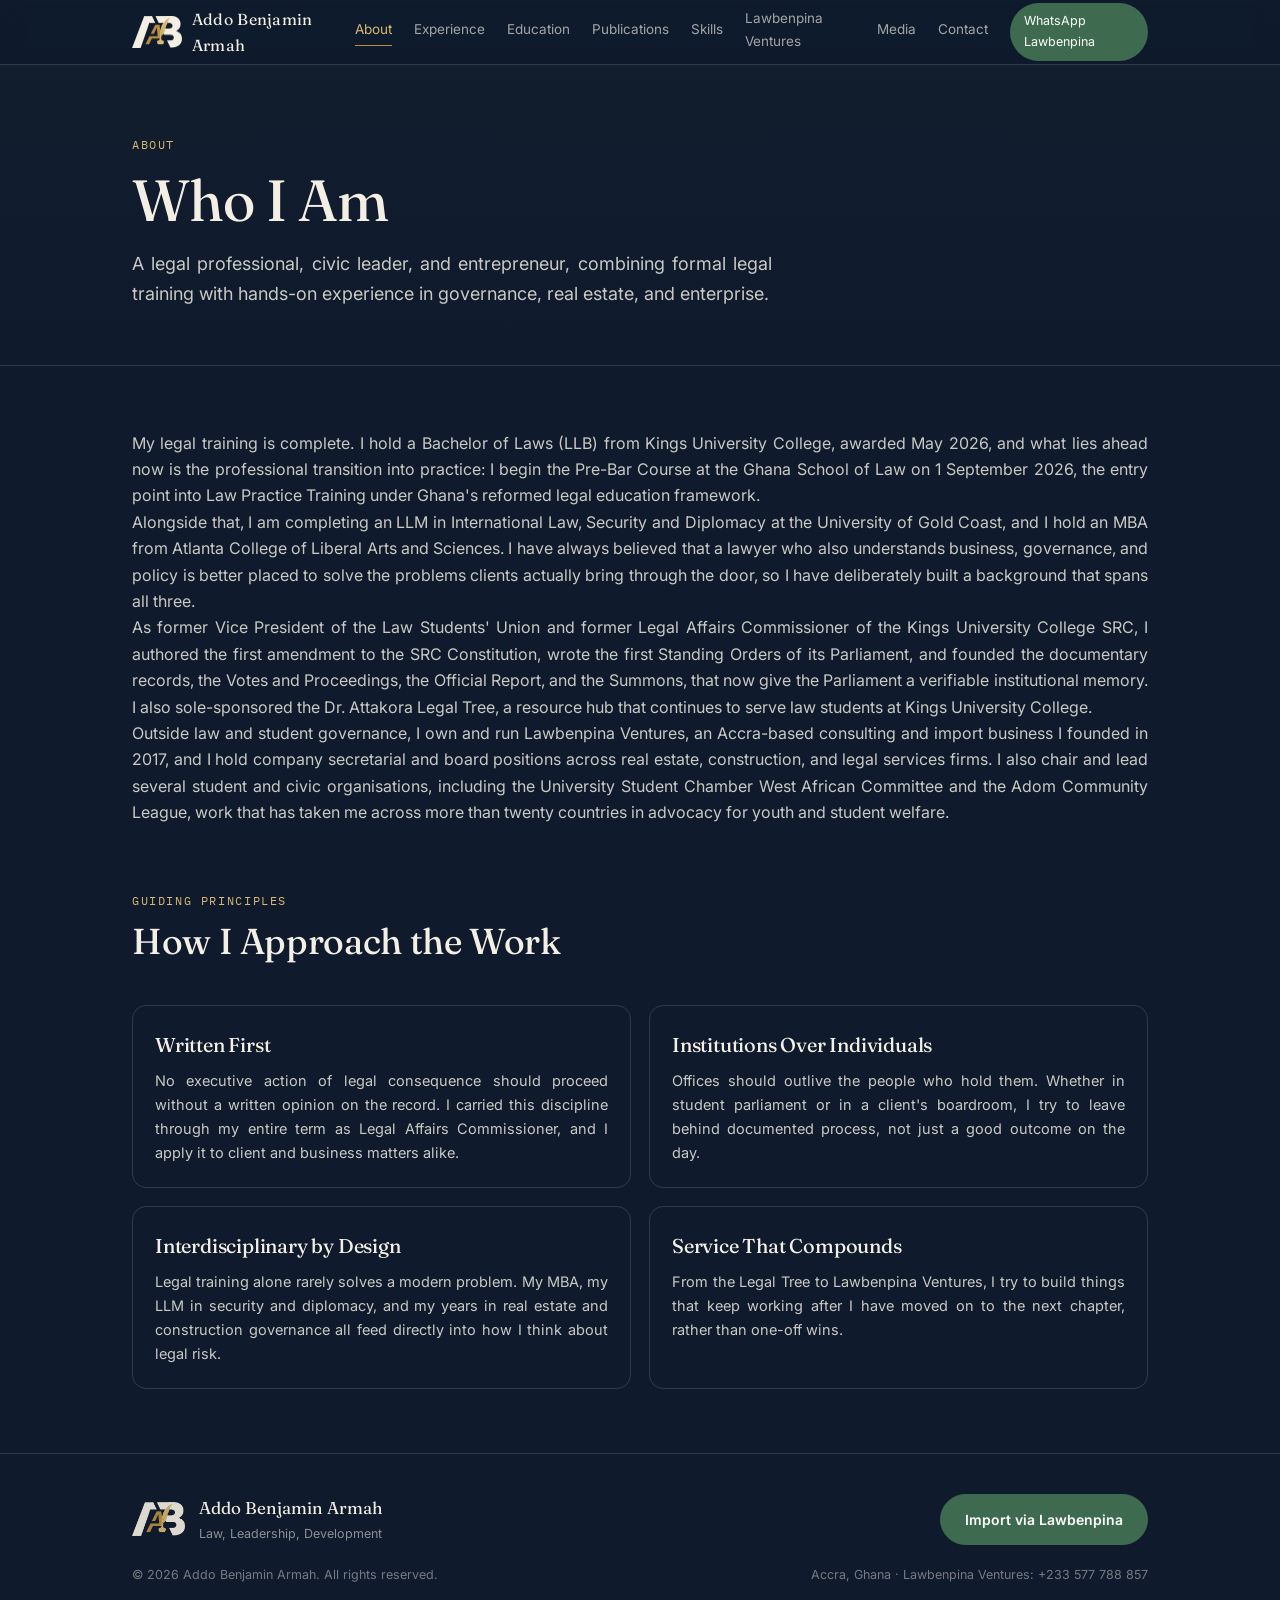
==== commit 19ff6721: "Wire About/Experience/Education/Skills back into the CMS, add hero photo slideshow Re-fetches these " ====
--- a/about.html
+++ b/about.html
@@ -57,6 +57,10 @@
 .pagehero-bg{position:absolute;inset:0;background:linear-gradient(180deg,rgba(185,143,61,0.06),transparent);pointer-events:none;}
 .pagehero .wrap{position:relative;}
 
+.hero-bg-slide{position:absolute;inset:0;background-size:cover;background-position:center;opacity:0;transition:opacity 1.8s ease;}
+.hero-bg-slide.active{opacity:1;}
+.pagehero-bg::after{content:"";position:absolute;inset:0;background:linear-gradient(180deg,rgba(15,27,45,0.55),rgba(15,27,45,0.88));}
+
 /* -------- buttons -------- */
 .btn{display:inline-flex;align-items:center;gap:8px;padding:13px 24px;border-radius:999px;font-size:14px;border:1px solid var(--line);transition:all .2s;}
 .btn-primary{background:var(--gold);color:var(--ink);border-color:var(--gold);font-weight:600;}
@@ -156,7 +160,7 @@
       <img class="monogram" src="[data-uri]" alt="ABA monogram, quill and inkwell">
       <span>Addo Benjamin Armah</span>
     </a>
-    <div class="navlinks">
+    <div class="navlinks" id="navLinks">
       <a href="about.html" class="active">About</a>
 <a href="experience.html">Experience</a>
 <a href="education.html">Education</a>
@@ -167,35 +171,27 @@
 <a href="contact.html">Contact</a>
       <a class="nav-cta" href="https://wa.me/233577788857" target="_blank" rel="noopener">WhatsApp Lawbenpina</a>
     </div>
-    <button class="navmenu-btn">Menu</button>
+    <button class="navmenu-btn" id="navToggle">Menu</button>
   </div>
 </nav>
 
-<div class="pagehero"><div class="pagehero-bg"></div>
-  <div class="wrap">
-    <span class="eyebrow">About</span>
-    <h1>Who I Am</h1>
-    <p class="lede">A legal professional, civic leader, and entrepreneur, combining formal legal training with hands-on experience in governance, real estate, and enterprise.</p>
+<div class="pagehero"><div class="pagehero-bg" id="heroBg"></div>
+  <div class="wrap">
+    <span class="eyebrow" id="heroEyebrow"></span>
+    <h1 id="heroHeading"></h1>
+    <p class="lede" id="heroLede"></p>
   </div>
 </div>
 
 <section>
   <div class="wrap">
-    <p style="font-size:17px;max-width:700px;margin-bottom:18px;">My legal training is complete. I hold a Bachelor of Laws (LLB) from Kings University College, awarded May 2026, and what lies ahead now is the professional transition into practice: I begin the Pre-Bar Course at the Ghana School of Law on 1 September 2026, the entry point into Law Practice Training under Ghana's reformed legal education framework.</p>
-    <p style="font-size:16px;max-width:700px;margin-bottom:18px;">Alongside that, I am completing an LLM in International Law, Security and Diplomacy at the University of Gold Coast, and I hold an MBA from Atlanta College of Liberal Arts and Sciences. I have always believed that a lawyer who also understands business, governance, and policy is better placed to solve the problems clients actually bring through the door, so I have deliberately built a background that spans all three.</p>
-    <p style="font-size:16px;max-width:700px;margin-bottom:18px;">As former Vice President of the Law Students' Union and former Legal Affairs Commissioner of the Kings University College SRC, I authored the first amendment to the SRC Constitution, wrote the first Standing Orders of its Parliament, and founded the documentary records, the Votes and Proceedings, the Official Report, and the Summons, that now give the Parliament a verifiable institutional memory. I also sole-sponsored the Dr. Attakora Legal Tree, a resource hub that continues to serve law students at Kings University College.</p>
-    <p style="font-size:16px;max-width:700px;">Outside law and student governance, I own and run Lawbenpina Ventures, an Accra-based consulting and import business I founded in 2017, and I hold company secretarial and board positions across real estate, construction, and legal services firms. I also chair and lead several student and civic organisations, including the University Student Chamber West African Committee and the Adom Community League, work that has taken me across more than twenty countries in advocacy for youth and student welfare.</p>
+    <div id="aboutParagraphs"></div>
 
     <div class="section-head" style="margin-top:60px;">
-      <span class="eyebrow">Guiding Principles</span>
-      <h2>How I Approach the Work</h2>
-    </div>
-    <div class="skill-grid">
-      <div class="skill-card"><h3>Written First</h3><p>No executive action of legal consequence should proceed without a written opinion on the record. I carried this discipline through my entire term as Legal Affairs Commissioner, and I apply it to client and business matters alike.</p></div>
-      <div class="skill-card"><h3>Institutions Over Individuals</h3><p>Offices should outlive the people who hold them. Whether in student parliament or in a client's boardroom, I try to leave behind documented process, not just a good outcome on the day.</p></div>
-      <div class="skill-card"><h3>Interdisciplinary by Design</h3><p>Legal training alone rarely solves a modern problem. My MBA, my LLM in security and diplomacy, and my years in real estate and construction governance all feed directly into how I think about legal risk.</p></div>
-      <div class="skill-card"><h3>Service That Compounds</h3><p>From the Legal Tree to Lawbenpina Ventures, I try to build things that keep working after I have moved on to the next chapter, rather than one-off wins.</p></div>
-    </div>
+      <span class="eyebrow" id="principlesEyebrow"></span>
+      <h2 id="principlesHeading"></h2>
+    </div>
+    <div class="skill-grid" id="principlesGrid"></div>
   </div>
 </section>
 <footer class="site-footer">
@@ -216,4 +212,6 @@
     </div>
   </div>
 </footer>
+<script src="script.js"></script>
+<script src="render.js"></script>
 </body></html>
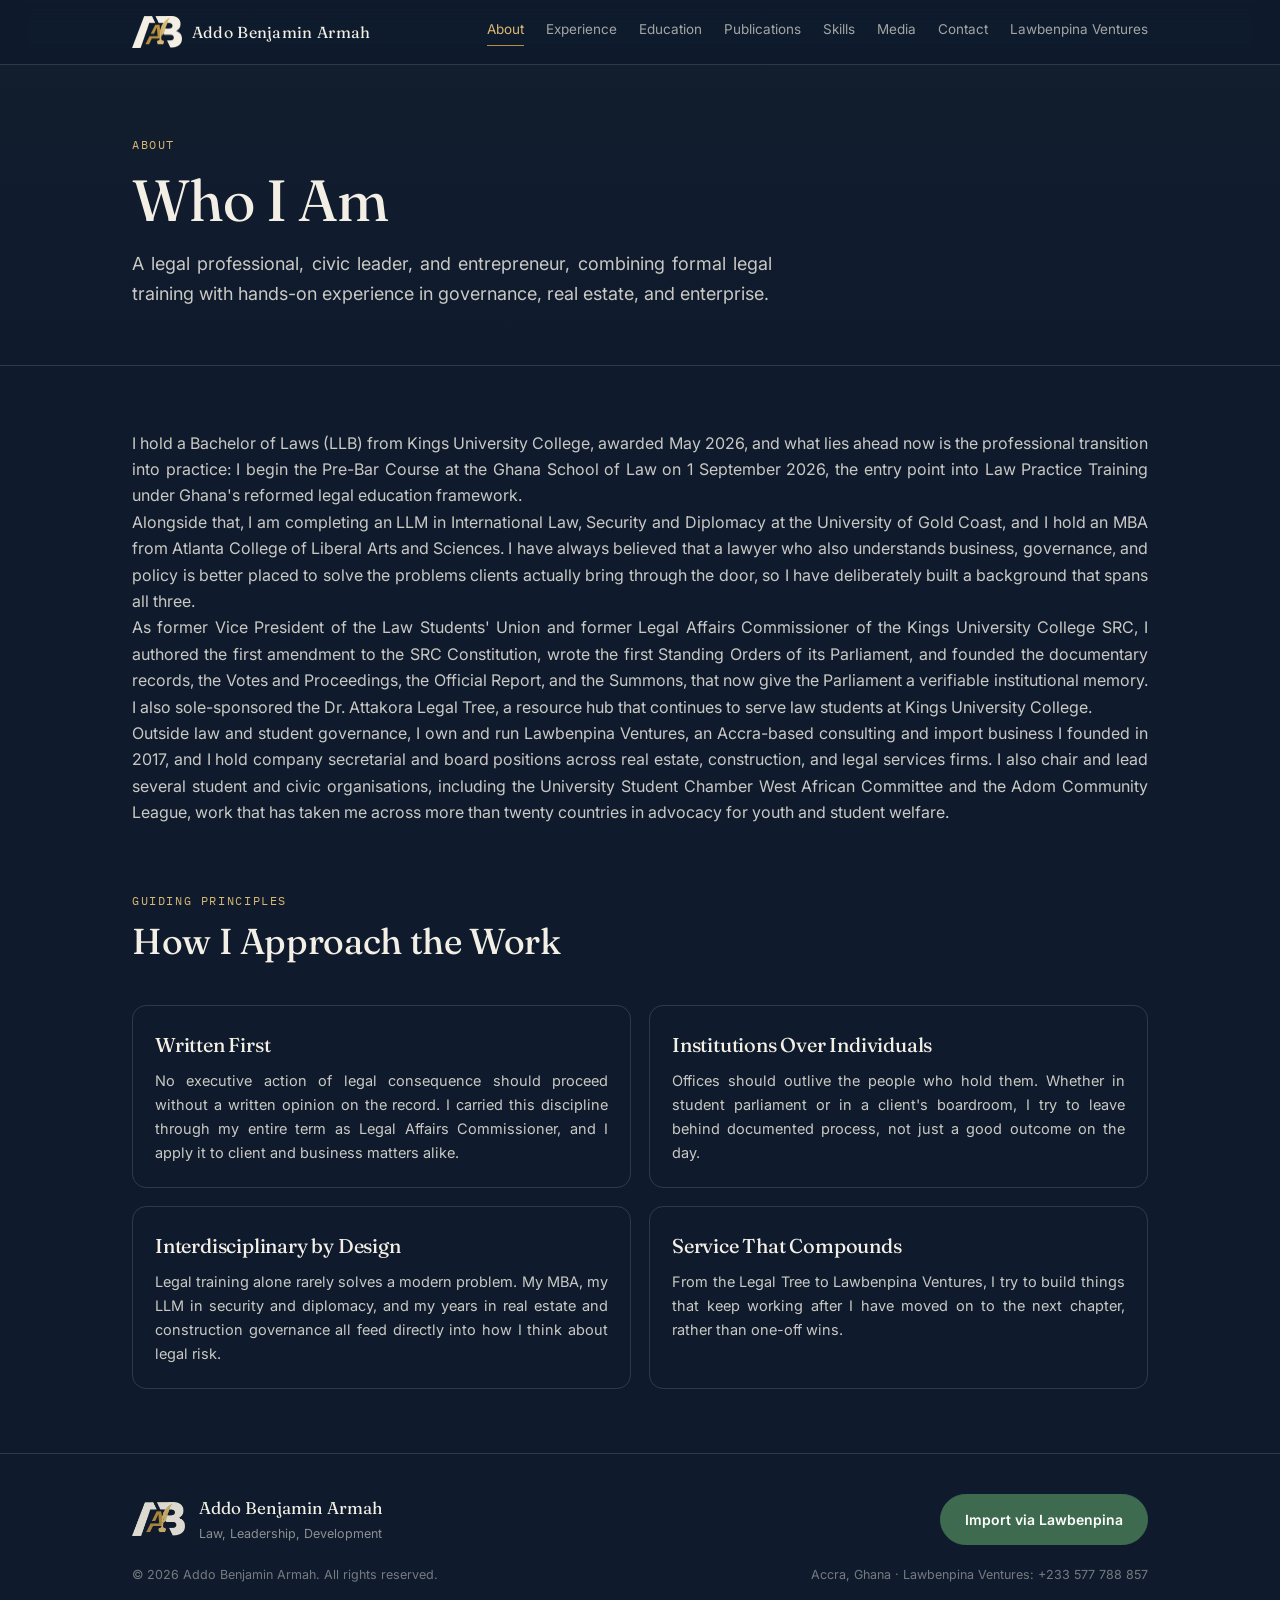
==== commit 4be629e3: "Reorder nav, drop WhatsApp CTA pill, and wire the homepage into the CMS Moves Lawbenpina Ventures to" ====
--- a/about.html
+++ b/about.html
@@ -166,10 +166,9 @@
 <a href="education.html">Education</a>
 <a href="publications.html">Publications</a>
 <a href="skills.html">Skills</a>
-<a href="ventures.html">Lawbenpina Ventures</a>
 <a href="media.html">Media</a>
 <a href="contact.html">Contact</a>
-      <a class="nav-cta" href="https://wa.me/233577788857" target="_blank" rel="noopener">WhatsApp Lawbenpina</a>
+<a href="ventures.html">Lawbenpina Ventures</a>
     </div>
     <button class="navmenu-btn" id="navToggle">Menu</button>
   </div>
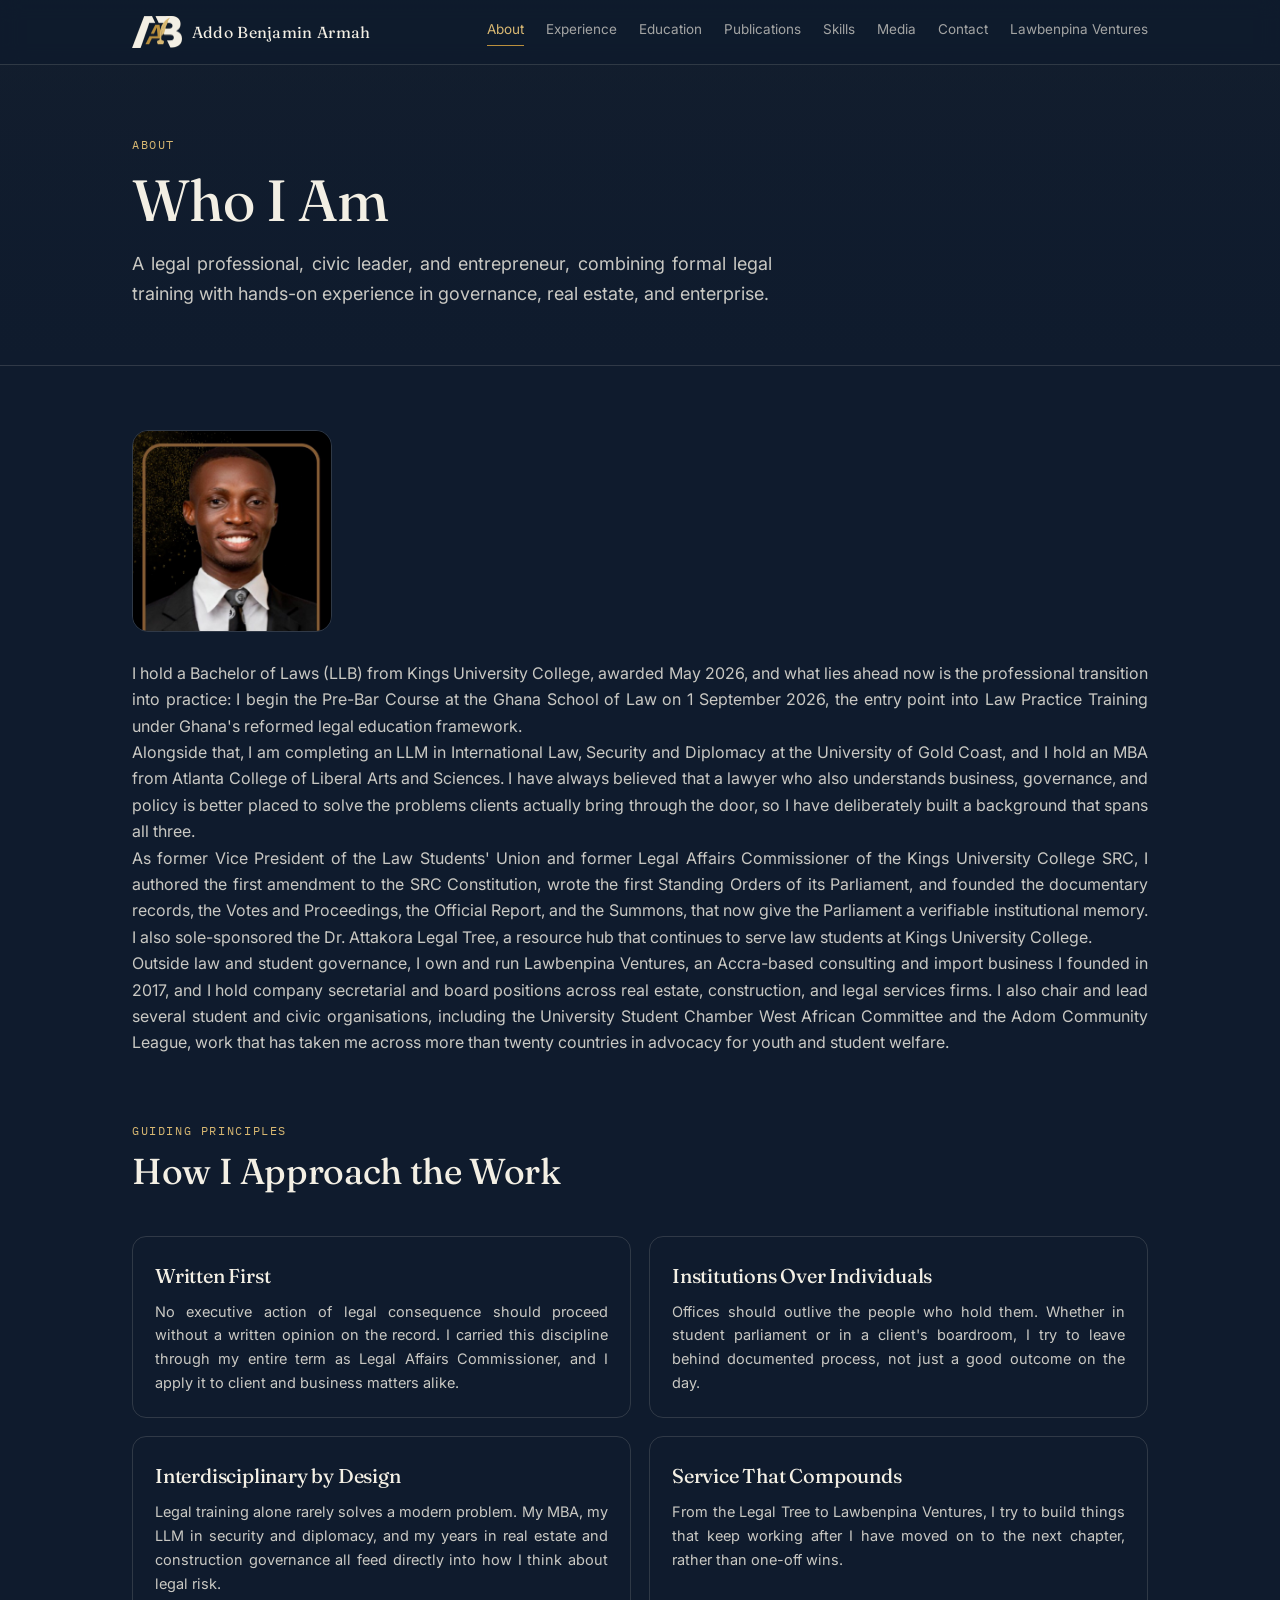
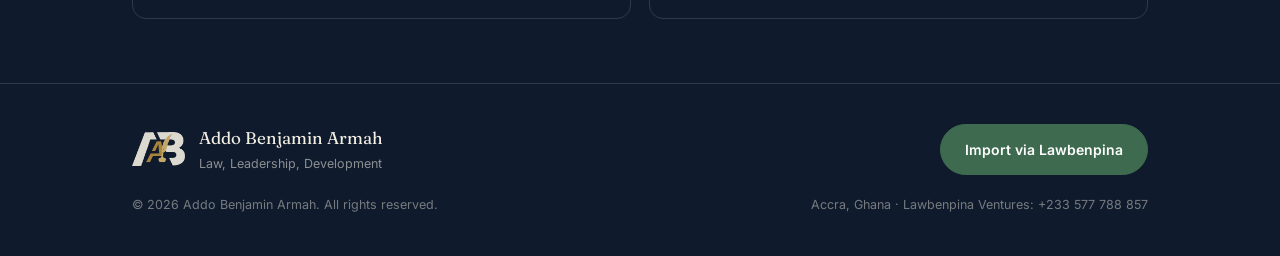
==== commit e3356221: "Add link-preview image and show profile photo on the About page Adds Open Graph/Twitter meta tags to" ====
--- a/about.html
+++ b/about.html
@@ -114,6 +114,11 @@
 .lt-list div:last-child{border-bottom:none;}
 @media (max-width:760px){.lt-grid{grid-template-columns:1fr;}}
 
+/* -------- about portrait -------- */
+.about-portrait{width:200px;border-radius:16px;overflow:hidden;margin-bottom:28px;border:1px solid var(--line);}
+.about-portrait:empty{display:none;}
+.about-portrait img{width:100%;display:block;}
+
 /* -------- skills grid -------- */
 .skill-grid{display:grid;grid-template-columns:repeat(2,1fr);gap:18px;}
 .skill-card{border:1px solid var(--line);border-radius:14px;padding:22px;}
@@ -184,6 +189,7 @@
 
 <section>
   <div class="wrap">
+    <div class="about-portrait" id="aboutPortrait"></div>
     <div id="aboutParagraphs"></div>
 
     <div class="section-head" style="margin-top:60px;">
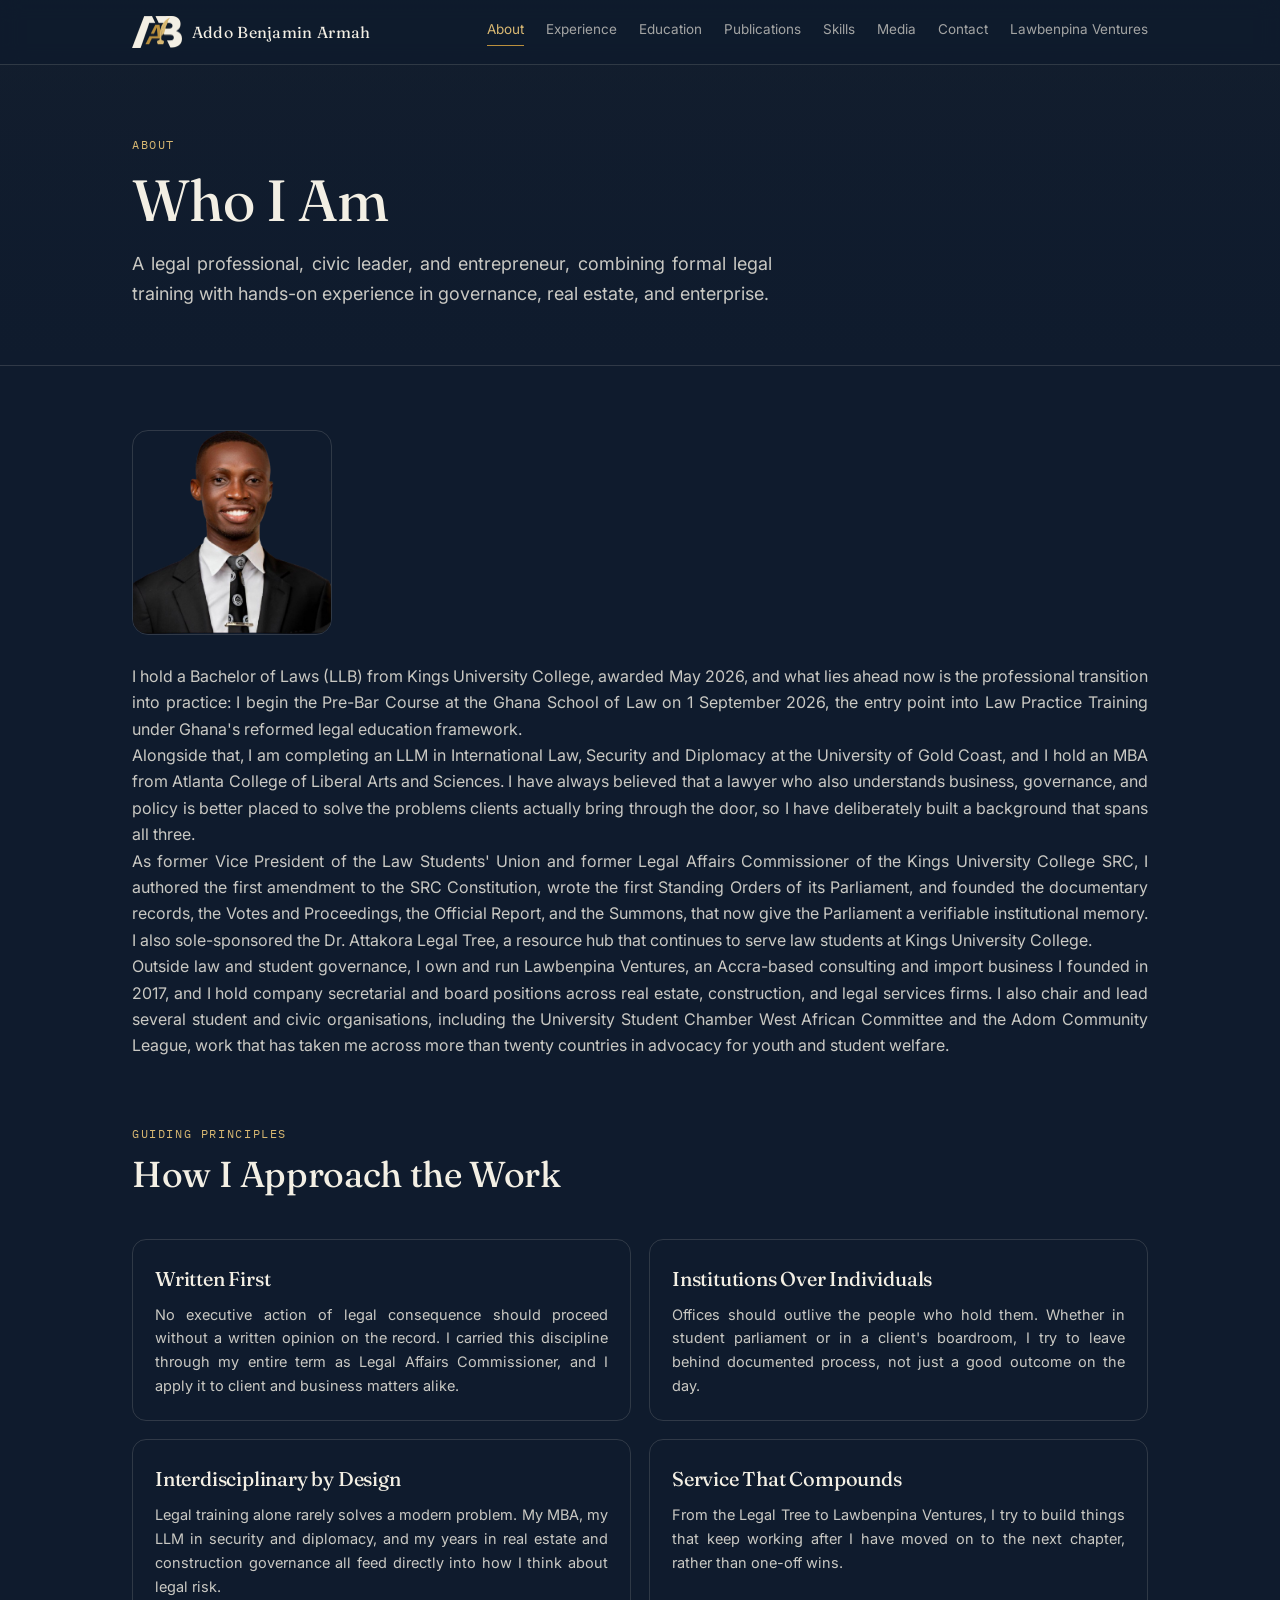
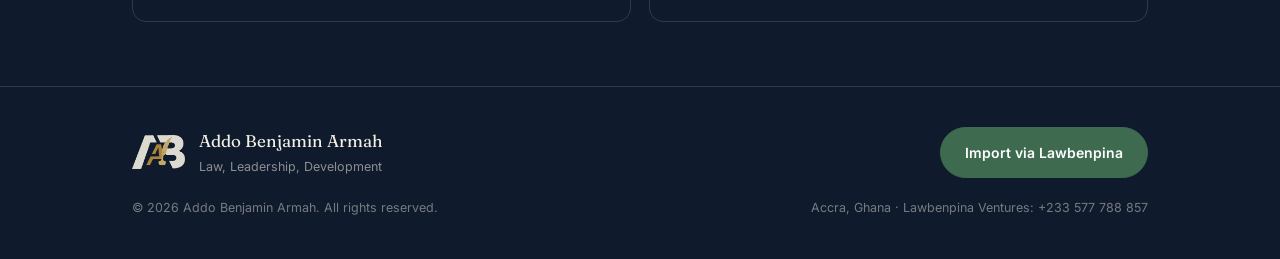
==== commit afe68d17: "Fix mobile Menu button not opening the nav on any page The Menu button toggled an "open" class via s" ====
--- a/about.html
+++ b/about.html
@@ -40,7 +40,16 @@
 .navlinks a.active{color:var(--gold-soft);}
 .navlinks .nav-cta{opacity:1;background:var(--green);color:#fff;padding:8px 14px;border-radius:999px;font-size:12.5px;border:none;}
 .navmenu-btn{display:none;background:none;border:1px solid var(--line);color:var(--paper);padding:8px 14px;border-radius:8px;font-size:13px;}
-@media (max-width:860px){.navlinks{display:none;}.navmenu-btn{display:block;}}
+@media (max-width:860px){
+  .navlinks{display:none;}
+  .navmenu-btn{display:block;}
+  .navlinks.open{
+    display:flex;flex-direction:column;align-items:flex-start;gap:0;
+    position:fixed;top:64px;left:0;right:0;background:var(--ink-soft);
+    border-bottom:1px solid var(--line);padding:8px 0;
+  }
+  .navlinks.open a{padding:14px 32px;width:100%;border-top:1px solid var(--line);}
+}
 
 /* -------- hero / pagehero -------- */
 .hero{padding:150px 0 90px;position:relative;overflow:hidden;}
